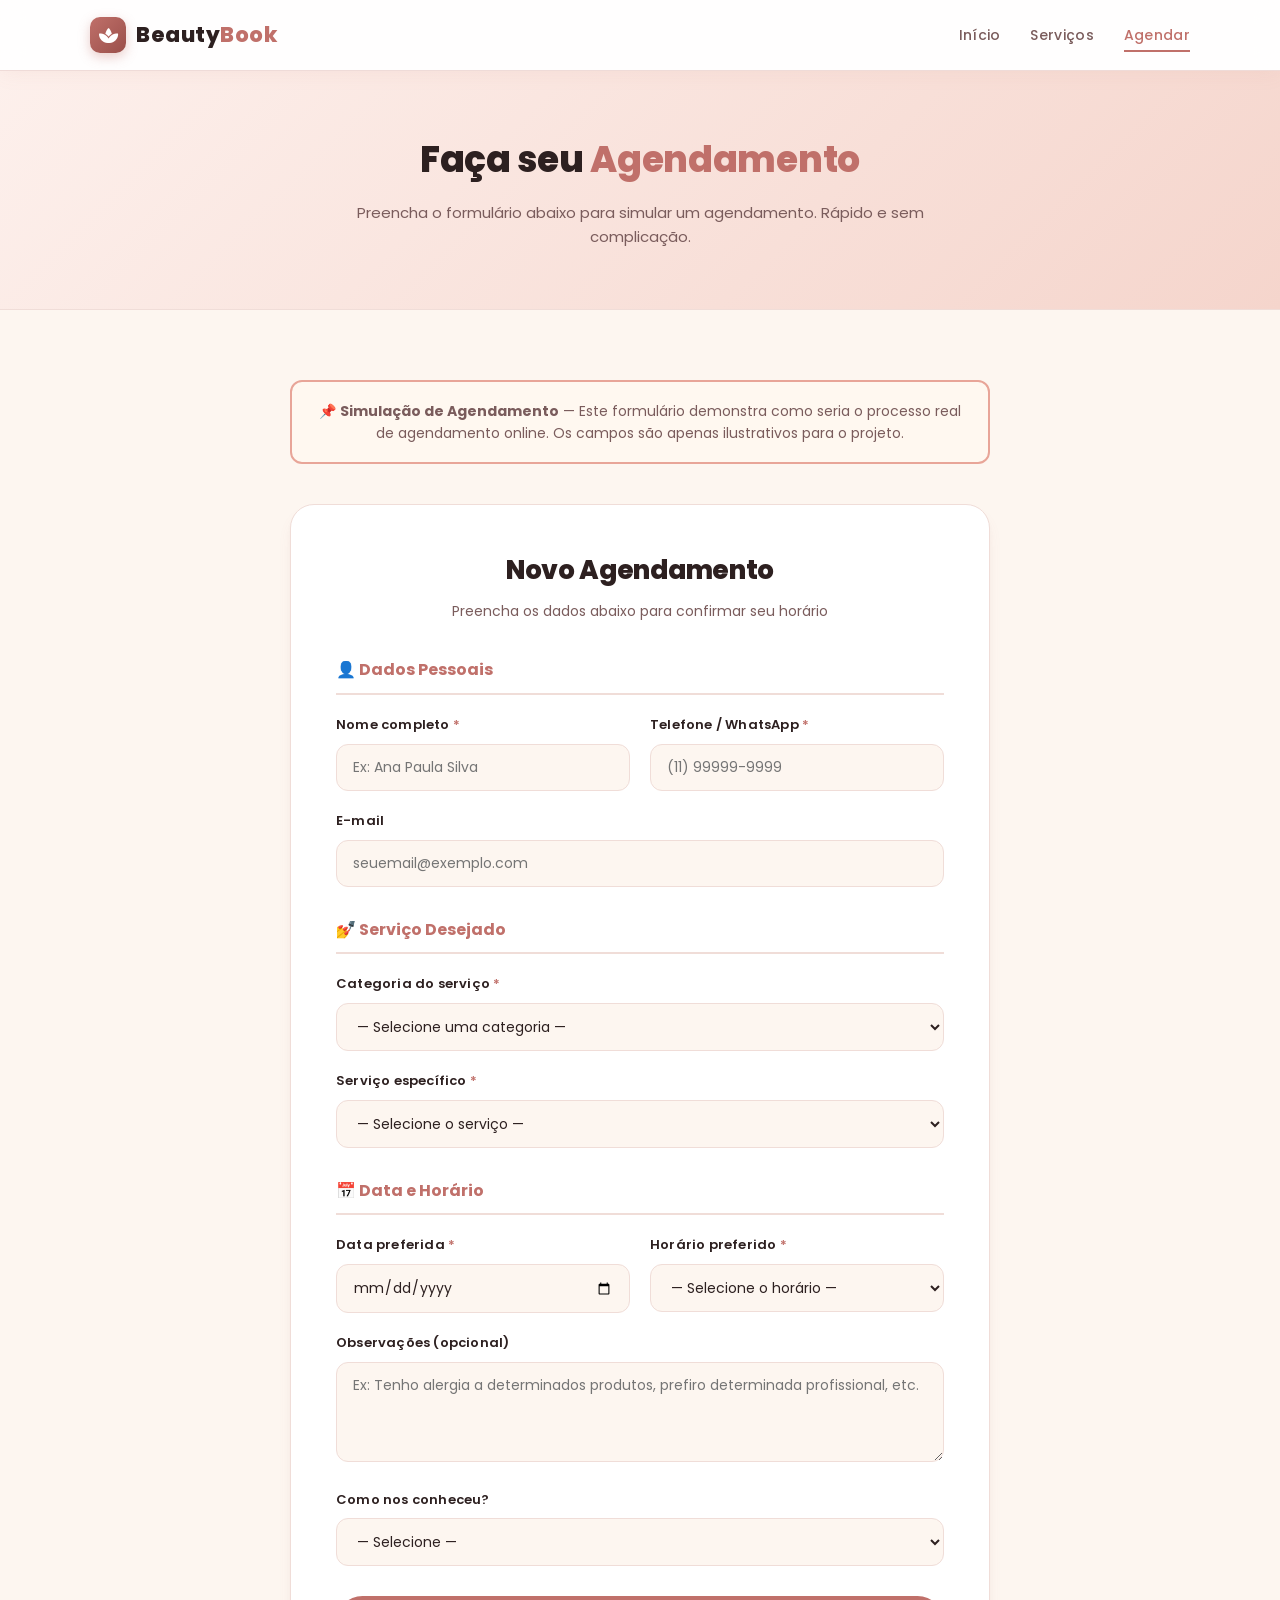
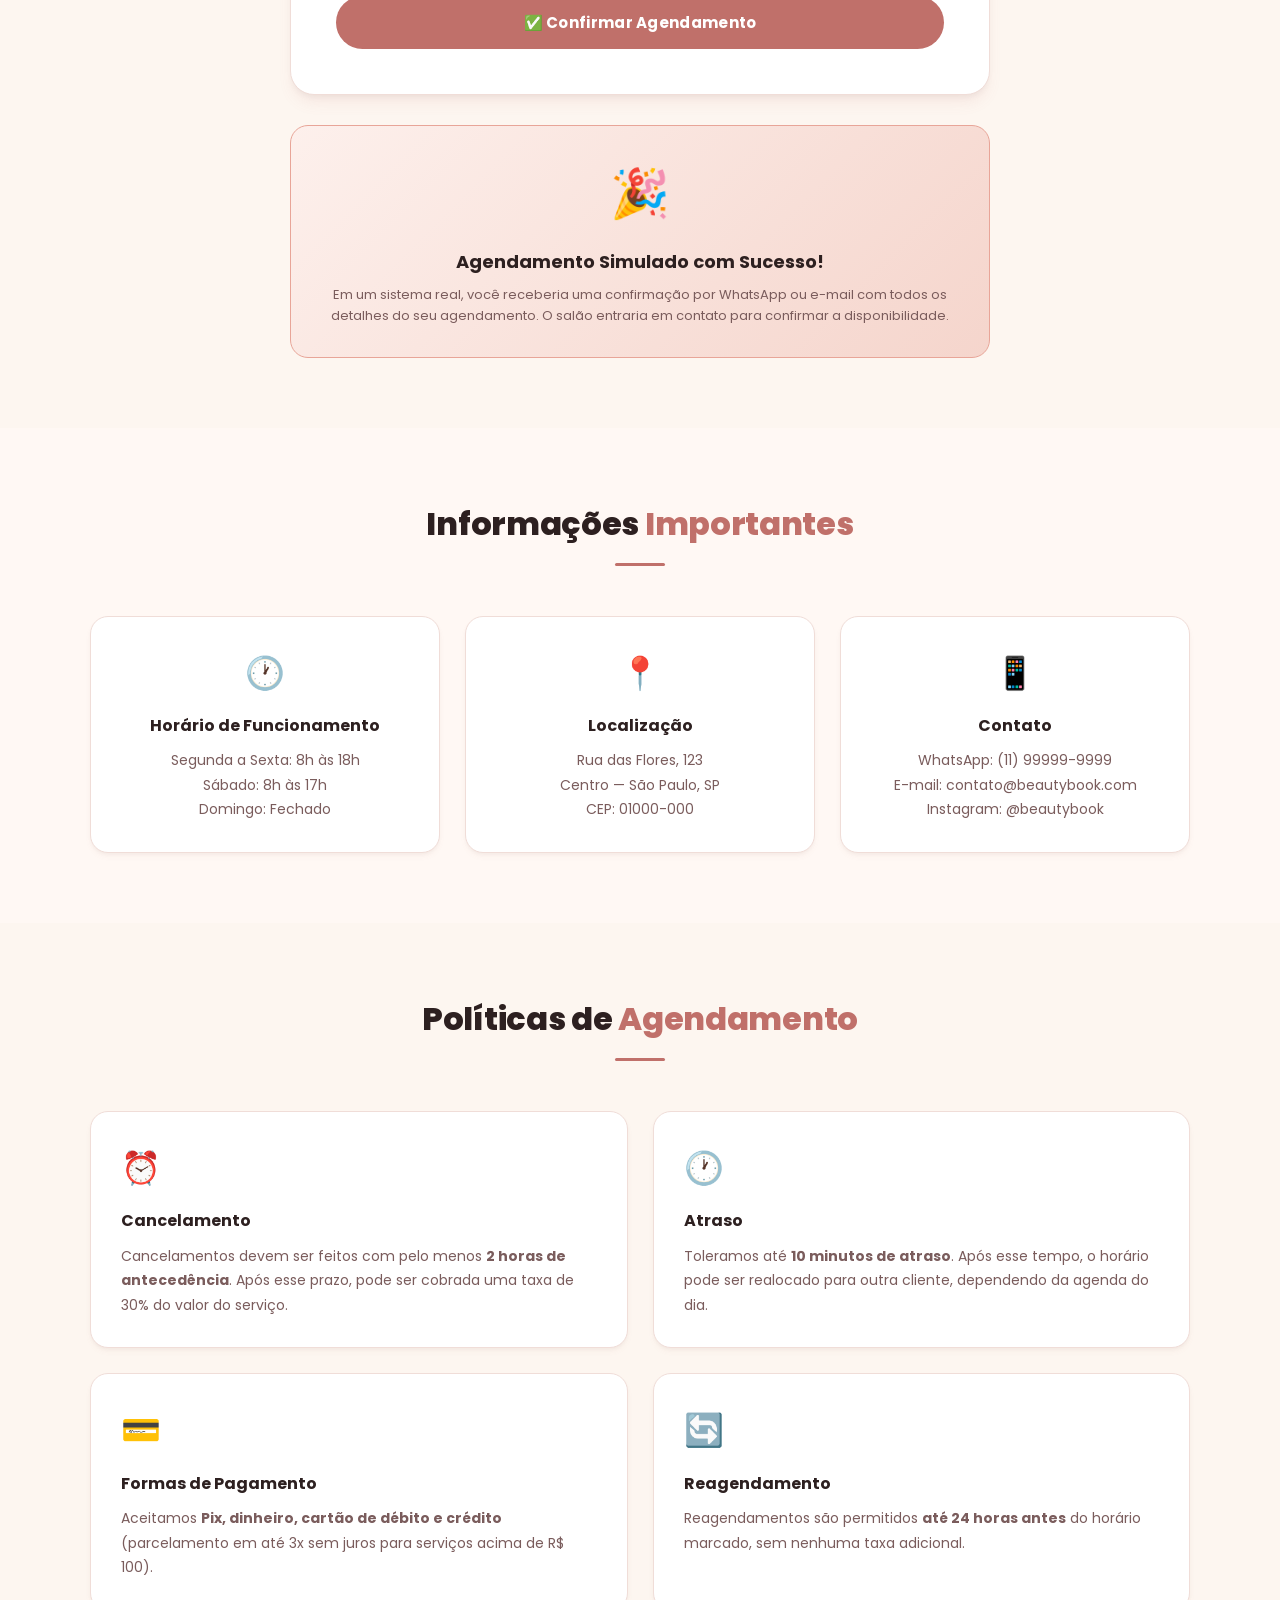
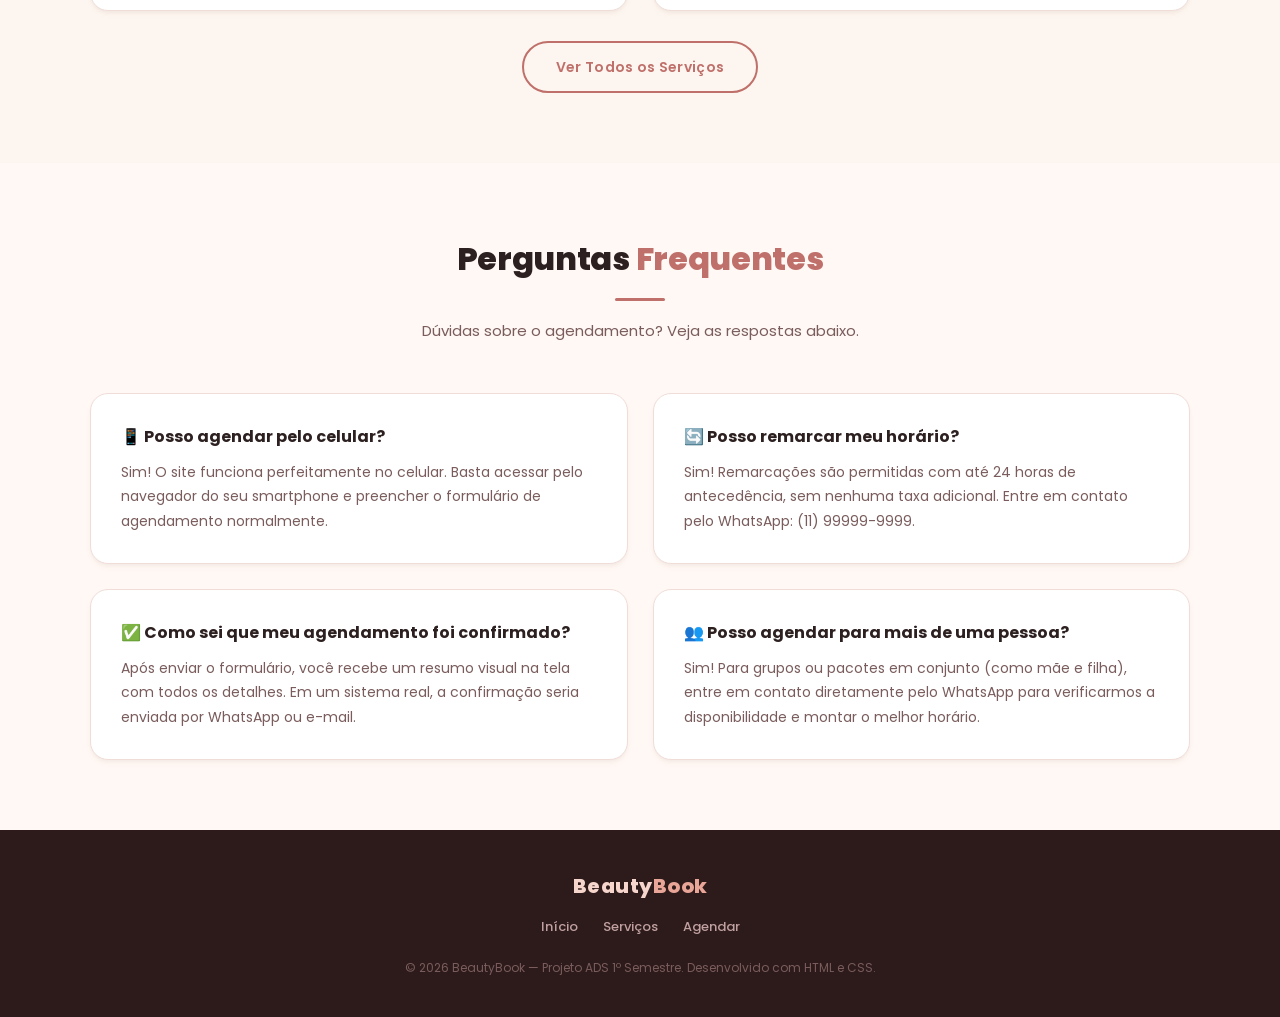
==== agendamento.html @ ec670386 "Adicionar agendamento.html — Projeto ADS" ====
<!DOCTYPE html>
<html lang="pt-BR">
<head>
    <meta charset="UTF-8">
    <meta name="viewport" content="width=device-width, initial-scale=1.0">
    <title>Agendamento — BeautyBook</title>
    <link href="https://fonts.googleapis.com/css2?family=Poppins:wght@300;400;500;600;700;800&display=swap" rel="stylesheet">
    <link rel="stylesheet" href="https://cdnjs.cloudflare.com/ajax/libs/font-awesome/6.5.0/css/all.min.css">
    <link rel="stylesheet" href="css/style.css">
</head>
<body>

    <!-- ===== CABEÇALHO ===== -->
    <header>
        <div class="header-container">
            <a href="index.html" class="logo">
                <div class="logo-icone-box">
                    <i class="fa-solid fa-spa"></i>
                </div>
                <span class="logo-texto">Beauty<span>Book</span></span>
            </a>
            <nav>
                <ul>
                    <li><a href="index.html">Início</a></li>
                    <li><a href="servicos.html">Serviços</a></li>
                    <li><a href="agendamento.html" class="ativo">Agendar</a></li>
                </ul>
            </nav>
        </div>
    </header>

    <!-- ===== HERO DA PÁGINA ===== -->
    <div class="page-hero">
        <h1>Faça seu <span>Agendamento</span></h1>
        <p>Preencha o formulário abaixo para simular um agendamento. Rápido e sem complicação.</p>
    </div>

    <!-- ===== FORMULÁRIO ===== -->
    <section>
        <div class="container">

            <!-- Aviso informativo -->
            <div style="background-color: #fff8f0; border: 2px solid var(--cor-destaque2); border-radius: 12px; padding: 18px 25px; margin-bottom: 40px; max-width: 700px; margin-left: auto; margin-right: auto; margin-bottom: 40px;">
                <p style="color: var(--cor-texto-suave); font-size: 14px; text-align: center;">
                    📌 <strong>Simulação de Agendamento</strong> — Este formulário demonstra como seria o processo real de agendamento online. Os campos são apenas ilustrativos para o projeto.
                </p>
            </div>

            <div class="form-agendamento">
                <h2>Novo Agendamento</h2>
                <p class="subtitulo">Preencha os dados abaixo para confirmar seu horário</p>

                <!-- Dados pessoais -->
                <h3 style="font-size: 16px; color: var(--cor-destaque); margin-bottom: 20px; padding-bottom: 10px; border-bottom: 2px solid var(--cor-borda);">
                    👤 Dados Pessoais
                </h3>

                <div class="form-linha">
                    <div class="form-grupo">
                        <label>Nome completo <span>*</span></label>
                        <input type="text" placeholder="Ex: Ana Paula Silva">
                    </div>
                    <div class="form-grupo">
                        <label>Telefone / WhatsApp <span>*</span></label>
                        <input type="tel" placeholder="(11) 99999-9999">
                    </div>
                </div>

                <div class="form-grupo">
                    <label>E-mail</label>
                    <input type="email" placeholder="seuemail@exemplo.com">
                </div>

                <!-- Serviço -->
                <h3 style="font-size: 16px; color: var(--cor-destaque); margin: 30px 0 20px; padding-bottom: 10px; border-bottom: 2px solid var(--cor-borda);">
                    💅 Serviço Desejado
                </h3>

                <div class="form-grupo">
                    <label>Categoria do serviço <span>*</span></label>
                    <select>
                        <option value="">— Selecione uma categoria —</option>
                        <option value="unhas">💅 Unhas (Manicure / Pedicure)</option>
                        <option value="cabelo">✂️ Cabelo (Corte / Coloração / Tratamento)</option>
                        <option value="sobrancelha">🪮 Sobrancelha / Cílios</option>
                        <option value="estetica">🌸 Estética Facial</option>
                        <option value="combo">✨ Combo / Pacote</option>
                    </select>
                </div>

                <div class="form-grupo">
                    <label>Serviço específico <span>*</span></label>
                    <select>
                        <option value="">— Selecione o serviço —</option>
                        <optgroup label="Unhas">
                            <option>Manicure — Esmaltação comum (R$ 30)</option>
                            <option>Manicure — Esmaltação em gel (R$ 60)</option>
                            <option>Pedicure simples (R$ 40)</option>
                            <option>Combo Mãos + Pés simples (R$ 60)</option>
                        </optgroup>
                        <optgroup label="Cabelo">
                            <option>Corte simples (R$ 50)</option>
                            <option>Corte + escova (R$ 80)</option>
                            <option>Coloração simples (R$ 120)</option>
                            <option>Hidratação capilar (R$ 70)</option>
                        </optgroup>
                        <optgroup label="Sobrancelha">
                            <option>Design com linha (R$ 25)</option>
                            <option>Design com henna (R$ 45)</option>
                            <option>Laminação de sobrancelha (R$ 80)</option>
                        </optgroup>
                        <optgroup label="Estética">
                            <option>Limpeza de pele simples (R$ 80)</option>
                            <option>Extensão de cílios fio a fio (R$ 180)</option>
                            <option>Lifting de cílios (R$ 100)</option>
                        </optgroup>
                    </select>
                </div>

                <!-- Data e horário -->
                <h3 style="font-size: 16px; color: var(--cor-destaque); margin: 30px 0 20px; padding-bottom: 10px; border-bottom: 2px solid var(--cor-borda);">
                    📅 Data e Horário
                </h3>

                <div class="form-linha">
                    <div class="form-grupo">
                        <label>Data preferida <span>*</span></label>
                        <input type="date">
                    </div>
                    <div class="form-grupo">
                        <label>Horário preferido <span>*</span></label>
                        <select>
                            <option value="">— Selecione o horário —</option>
                            <option>08:00</option>
                            <option>08:30</option>
                            <option>09:00</option>
                            <option>09:30</option>
                            <option>10:00</option>
                            <option>10:30</option>
                            <option>11:00</option>
                            <option>11:30</option>
                            <option>13:00</option>
                            <option>13:30</option>
                            <option>14:00</option>
                            <option>14:30</option>
                            <option>15:00</option>
                            <option>15:30</option>
                            <option>16:00</option>
                            <option>16:30</option>
                            <option>17:00</option>
                            <option>17:30</option>
                        </select>
                    </div>
                </div>

                <!-- Observações -->
                <div class="form-grupo">
                    <label>Observações (opcional)</label>
                    <textarea placeholder="Ex: Tenho alergia a determinados produtos, prefiro determinada profissional, etc."></textarea>
                </div>

                <!-- Como conheceu -->
                <div class="form-grupo">
                    <label>Como nos conheceu?</label>
                    <select>
                        <option value="">— Selecione —</option>
                        <option>Indicação de amiga/familiar</option>
                        <option>Instagram / Redes Sociais</option>
                        <option>Google</option>
                        <option>Já sou cliente</option>
                        <option>Outro</option>
                    </select>
                </div>

                <button type="submit" class="form-submit">
                    ✅ Confirmar Agendamento
                </button>
            </div>

            <!-- Confirmação visual (simulada) -->
            <div class="confirmacao-box" style="max-width: 700px; margin: 0 auto; margin-top: 30px;">
                <span class="check">🎉</span>
                <h3>Agendamento Simulado com Sucesso!</h3>
                <p>Em um sistema real, você receberia uma confirmação por WhatsApp ou e-mail com todos os detalhes do seu agendamento. O salão entraria em contato para confirmar a disponibilidade.</p>
            </div>

        </div>
    </section>

    <!-- ===== INFORMAÇÕES DO SALÃO ===== -->
    <section style="background-color: var(--cor-secundaria);">
        <div class="container">
            <div class="titulo-secao">
                <h2>Informações <span>Importantes</span></h2>
                <div class="linha-divisoria"></div>
            </div>

            <div class="grid-3">
                <div class="card centralizado">
                    <div class="card-icone">🕐</div>
                    <h3>Horário de Funcionamento</h3>
                    <p>Segunda a Sexta: 8h às 18h<br>Sábado: 8h às 17h<br>Domingo: Fechado</p>
                </div>
                <div class="card centralizado">
                    <div class="card-icone">📍</div>
                    <h3>Localização</h3>
                    <p>Rua das Flores, 123<br>Centro — São Paulo, SP<br>CEP: 01000-000</p>
                </div>
                <div class="card centralizado">
                    <div class="card-icone">📱</div>
                    <h3>Contato</h3>
                    <p>WhatsApp: (11) 99999-9999<br>E-mail: contato@beautybook.com<br>Instagram: @beautybook</p>
                </div>
            </div>
        </div>
    </section>

    <!-- ===== POLÍTICAS ===== -->
    <section>
        <div class="container">
            <div class="titulo-secao">
                <h2>Políticas de <span>Agendamento</span></h2>
                <div class="linha-divisoria"></div>
            </div>

            <div class="grid-2">
                <div class="card">
                    <div class="card-icone">⏰</div>
                    <h3>Cancelamento</h3>
                    <p>Cancelamentos devem ser feitos com pelo menos <strong>2 horas de antecedência</strong>. Após esse prazo, pode ser cobrada uma taxa de 30% do valor do serviço.</p>
                </div>
                <div class="card">
                    <div class="card-icone">🕐</div>
                    <h3>Atraso</h3>
                    <p>Toleramos até <strong>10 minutos de atraso</strong>. Após esse tempo, o horário pode ser realocado para outra cliente, dependendo da agenda do dia.</p>
                </div>
                <div class="card">
                    <div class="card-icone">💳</div>
                    <h3>Formas de Pagamento</h3>
                    <p>Aceitamos <strong>Pix, dinheiro, cartão de débito e crédito</strong> (parcelamento em até 3x sem juros para serviços acima de R$ 100).</p>
                </div>
                <div class="card">
                    <div class="card-icone">🔄</div>
                    <h3>Reagendamento</h3>
                    <p>Reagendamentos são permitidos <strong>até 24 horas antes</strong> do horário marcado, sem nenhuma taxa adicional.</p>
                </div>
            </div>

            <div class="centralizado margem-topo">
                <a href="servicos.html" class="btn btn-secundario">Ver Todos os Serviços</a>
            </div>
        </div>
    </section>

    <!-- ===== PERGUNTAS FREQUENTES ===== -->
    <section style="background-color: var(--cor-secundaria);">
        <div class="container">
            <div class="titulo-secao">
                <h2>Perguntas <span>Frequentes</span></h2>
                <div class="linha-divisoria"></div>
                <p>Dúvidas sobre o agendamento? Veja as respostas abaixo.</p>
            </div>

            <div class="grid-2">

                <div class="card">
                    <h3>📱 Posso agendar pelo celular?</h3>
                    <p>Sim! O site funciona perfeitamente no celular. Basta acessar pelo navegador do seu smartphone e preencher o formulário de agendamento normalmente.</p>
                </div>

                <div class="card">
                    <h3>🔄 Posso remarcar meu horário?</h3>
                    <p>Sim! Remarcações são permitidas com até 24 horas de antecedência, sem nenhuma taxa adicional. Entre em contato pelo WhatsApp: (11) 99999-9999.</p>
                </div>

                <div class="card">
                    <h3>✅ Como sei que meu agendamento foi confirmado?</h3>
                    <p>Após enviar o formulário, você recebe um resumo visual na tela com todos os detalhes. Em um sistema real, a confirmação seria enviada por WhatsApp ou e-mail.</p>
                </div>

                <div class="card">
                    <h3>👥 Posso agendar para mais de uma pessoa?</h3>
                    <p>Sim! Para grupos ou pacotes em conjunto (como mãe e filha), entre em contato diretamente pelo WhatsApp para verificarmos a disponibilidade e montar o melhor horário.</p>
                </div>

            </div>
        </div>
    </section>

    <!-- ===== RODAPÉ ===== -->
    <footer>
        <div class="footer-container">
            <div class="footer-logo">Beauty<span>Book</span></div>
            <div class="footer-links">
                <a href="index.html">Início</a>
                <a href="servicos.html">Serviços</a>
                <a href="agendamento.html">Agendar</a>
            </div>
            <p class="footer-copy">© 2026 BeautyBook — Projeto ADS 1º Semestre. Desenvolvido com HTML e CSS.</p>
        </div>
    </footer>

</body>
</html>
---- css/style.css ----
/* ============================================
   BeautyBook — Estilos Globais (Versão Melhorada)
   Projeto ADS — 1º Semestre
   Melhorias: Google Fonts (Poppins), FontAwesome,
   botões arredondados (pill), sombras suaves,
   scroll suave, imagem de fundo na hero
   ============================================ */

/* Scroll suave em toda a página */
html {
    scroll-behavior: smooth;
}

/* Reset básico */
* {
    margin: 0;
    padding: 0;
    box-sizing: border-box;
}

/* Variáveis de cor */
:root {
    --cor-primaria: #fdf6f0;
    --cor-secundaria: #fff8f4;
    --cor-destaque: #c0706a;
    --cor-destaque2: #e8a598;
    --cor-destaque-escuro: #9a4f4a;
    --cor-texto: #2d2020;
    --cor-texto-suave: #7a5c5c;
    --cor-branco: #ffffff;
    --cor-card: #ffffff;
    --cor-borda: #f0ddd8;
    --cor-fundo-escuro: #2d1a1a;
    /* Fonte melhorada: Poppins do Google Fonts */
    --fonte-principal: 'Poppins', 'Segoe UI', Tahoma, sans-serif;
}

/* Corpo da página */
body {
    font-family: var(--fonte-principal);
    background-color: var(--cor-primaria);
    color: var(--cor-texto);
    line-height: 1.6;
}

/* ============================================
   CABEÇALHO / NAVEGAÇÃO
   ============================================ */

header {
    background-color: rgba(255, 255, 255, 0.88);
    /* Glassmorphism no header */
    backdrop-filter: blur(12px);
    -webkit-backdrop-filter: blur(12px);
    border-bottom: 1px solid rgba(192, 112, 106, 0.25);
    padding: 0 40px;
    position: sticky;
    top: 0;
    z-index: 100;
    box-shadow: 0 2px 20px rgba(192, 112, 106, 0.08);
}

.header-container {
    max-width: 1100px;
    margin: 0 auto;
    display: flex;
    align-items: center;
    justify-content: space-between;
    height: 70px;
}

.logo {
    display: flex;
    align-items: center;
    gap: 10px;
    text-decoration: none;
}

.logo-icone {
    font-size: 26px;
}

.logo-texto {
    font-size: 21px;
    font-weight: 800;
    color: var(--cor-texto);
    letter-spacing: 0.5px;
}

.logo-texto span {
    color: var(--cor-destaque);
}

nav ul {
    list-style: none;
    display: flex;
    gap: 30px;
}

nav ul li a {
    text-decoration: none;
    color: var(--cor-texto-suave);
    font-size: 14px;
    font-weight: 500;
    padding: 5px 0;
    border-bottom: 2px solid transparent;
    transition: color 0.3s, border-color 0.3s;
    letter-spacing: 0.3px;
}

nav ul li a:hover,
nav ul li a.ativo {
    color: var(--cor-destaque);
    border-bottom-color: var(--cor-destaque);
}

/* ============================================
   HERO — com imagem de fundo sutil
   ============================================ */

.hero {
    /* Gradiente por cima de um padrão sutil — simula textura de fundo */
    background:
        linear-gradient(135deg, rgba(253, 240, 236, 0.97) 0%, rgba(245, 213, 204, 0.95) 100%);
    /* Padrão de pontos decorativo */
    background-color: #fdf0ec;
    padding: 80px 40px;
    position: relative;
    overflow: hidden;
}

/* Círculo decorativo de fundo (efeito visual sem imagem externa) */
.hero::before {
    content: '';
    position: absolute;
    top: -80px;
    right: -80px;
    width: 400px;
    height: 400px;
    background: radial-gradient(circle, rgba(232, 165, 152, 0.3) 0%, transparent 70%);
    border-radius: 50%;
    pointer-events: none;
}

.hero::after {
    content: '';
    position: absolute;
    bottom: -60px;
    left: -60px;
    width: 300px;
    height: 300px;
    background: radial-gradient(circle, rgba(192, 112, 106, 0.15) 0%, transparent 70%);
    border-radius: 50%;
    pointer-events: none;
}

.hero-container {
    max-width: 1100px;
    margin: 0 auto;
    display: grid;
    grid-template-columns: 1fr 1fr;
    gap: 60px;
    align-items: center;
    position: relative;
    z-index: 1;
}

.hero-badge {
    display: inline-block;
    background-color: var(--cor-destaque);
    color: var(--cor-branco);
    font-size: 11px;
    font-weight: 700;
    letter-spacing: 2px;
    text-transform: uppercase;
    padding: 5px 16px;
    border-radius: 50px;
    margin-bottom: 20px;
}

.hero h1 {
    font-size: 42px;
    font-weight: 800;
    color: var(--cor-texto);
    margin-bottom: 18px;
    line-height: 1.2;
    letter-spacing: -0.5px;
}

.hero h1 span {
    color: var(--cor-destaque);
}

.hero p {
    font-size: 16px;
    color: var(--cor-texto-suave);
    margin-bottom: 35px;
    line-height: 1.8;
    font-weight: 400;
}

.hero-imagem {
    background: var(--cor-branco);
    border-radius: 24px;
    padding: 35px;
    /* Sombra suave em camadas */
    box-shadow: 0 10px 15px -3px rgba(192, 112, 106, 0.12), 0 4px 6px -2px rgba(192, 112, 106, 0.07);
    text-align: center;
    border: 1px solid var(--cor-borda);
}

.hero-icone-grande {
    font-size: 72px;
    margin-bottom: 15px;
    display: block;
}

.hero-imagem h3 {
    font-size: 17px;
    font-weight: 700;
    color: var(--cor-texto);
    margin-bottom: 6px;
}

.hero-imagem p {
    font-size: 13px;
    color: var(--cor-texto-suave);
    margin-bottom: 20px;
    font-weight: 400;
}

.mini-servicos {
    display: flex;
    gap: 8px;
    justify-content: center;
    flex-wrap: wrap;
}

.mini-servico {
    background-color: var(--cor-primaria);
    border: 1px solid var(--cor-borda);
    border-radius: 50px;
    padding: 6px 14px;
    font-size: 12px;
    color: var(--cor-texto-suave);
    display: flex;
    align-items: center;
    gap: 5px;
    font-weight: 500;
    transition: background-color 0.2s, border-color 0.2s;
}

.mini-servico:hover {
    background-color: rgba(192, 112, 106, 0.08);
    border-color: var(--cor-destaque2);
}

/* ============================================
   BOTÕES (arredondados — pill style)
   ============================================ */

.btn {
    display: inline-block;
    padding: 13px 32px;
    border-radius: 50px;
    font-size: 14px;
    font-weight: 600;
    text-decoration: none;
    transition: transform 0.2s, box-shadow 0.2s, background-color 0.3s;
    cursor: pointer;
    letter-spacing: 0.3px;
    font-family: var(--fonte-principal);
}

.btn:hover {
    transform: translateY(-3px);
    box-shadow: 0 8px 25px rgba(192, 112, 106, 0.3);
}

.btn-primario {
    background-color: var(--cor-destaque);
    color: var(--cor-branco);
}

.btn-primario:hover {
    background-color: var(--cor-destaque-escuro);
}

.btn-secundario {
    background-color: transparent;
    color: var(--cor-destaque);
    border: 2px solid var(--cor-destaque);
}

.btn-secundario:hover {
    background-color: var(--cor-destaque);
    color: var(--cor-branco);
}

.btn-branco {
    background-color: var(--cor-branco);
    color: var(--cor-destaque);
    border: 2px solid var(--cor-branco);
}

.btn-branco:hover {
    background-color: transparent;
    color: var(--cor-branco);
}

.grupo-botoes {
    display: flex;
    gap: 15px;
    flex-wrap: wrap;
}

/* ============================================
   SEÇÕES GERAIS
   ============================================ */

section {
    padding: 70px 40px;
}

.container {
    max-width: 1100px;
    margin: 0 auto;
}

.titulo-secao {
    text-align: center;
    margin-bottom: 50px;
}

.titulo-secao h2 {
    font-size: 32px;
    font-weight: 800;
    color: var(--cor-texto);
    margin-bottom: 12px;
    letter-spacing: -0.3px;
}

.titulo-secao h2 span {
    color: var(--cor-destaque);
}

.titulo-secao p {
    font-size: 15px;
    color: var(--cor-texto-suave);
    max-width: 550px;
    margin: 0 auto;
    font-weight: 400;
}

.linha-divisoria {
    width: 50px;
    height: 3px;
    background-color: var(--cor-destaque);
    margin: 14px auto 18px;
    border-radius: 2px;
}

/* ============================================
   CARDS (com sombras suaves melhoradas)
   ============================================ */

.grid-3 {
    display: grid;
    grid-template-columns: repeat(3, 1fr);
    gap: 25px;
}

.grid-2 {
    display: grid;
    grid-template-columns: repeat(2, 1fr);
    gap: 25px;
}

.card {
    background-color: var(--cor-card);
    border: 1px solid var(--cor-borda);
    border-radius: 18px;
    padding: 30px;
    /* Sombra suave em camadas */
    box-shadow: 0 4px 6px -1px rgba(192, 112, 106, 0.06), 0 2px 4px -1px rgba(0, 0, 0, 0.04);
    transition: transform 0.3s, box-shadow 0.3s;
}

.card:hover {
    transform: translateY(-6px);
    box-shadow: 0 20px 40px -8px rgba(192, 112, 106, 0.18), 0 8px 16px -4px rgba(0, 0, 0, 0.06);
}

/* Ícones FontAwesome nos cards */
.card-icone {
    font-size: 32px;
    margin-bottom: 15px;
    color: var(--cor-destaque);
}

/* Quando for emoji, mantém o tamanho */
.card-icone[data-emoji] {
    font-size: 36px;
    color: inherit;
}

.card h3 {
    font-size: 16px;
    font-weight: 700;
    color: var(--cor-texto);
    margin-bottom: 10px;
}

.card p {
    font-size: 14px;
    color: var(--cor-texto-suave);
    line-height: 1.75;
    font-weight: 400;
}

/* ============================================
   CARDS DE SERVIÇOS
   ============================================ */

.servico-card {
    background-color: var(--cor-branco);
    border: 1px solid var(--cor-borda);
    border-radius: 20px;
    overflow: hidden;
    box-shadow: 0 4px 6px -1px rgba(192, 112, 106, 0.06), 0 2px 4px -1px rgba(0, 0, 0, 0.04);
    transition: transform 0.3s, box-shadow 0.3s;
}

.servico-card:hover {
    transform: translateY(-6px);
    box-shadow: 0 20px 40px -8px rgba(192, 112, 106, 0.2), 0 8px 16px -4px rgba(0, 0, 0, 0.06);
}

.servico-topo {
    padding: 30px;
    text-align: center;
    background: linear-gradient(135deg, #fdf0ec, #f5d5cc);
}

.servico-topo .servico-icone {
    font-size: 44px;
    display: block;
    margin-bottom: 10px;
    color: var(--cor-destaque);
}

/* Quando o ícone for FontAwesome */
.servico-topo .servico-icone i {
    font-size: 44px;
}

.servico-topo h3 {
    font-size: 18px;
    font-weight: 700;
    color: var(--cor-texto);
}

.servico-corpo {
    padding: 25px 30px;
}

.servico-corpo p {
    font-size: 13px;
    color: var(--cor-texto-suave);
    margin-bottom: 18px;
    line-height: 1.75;
    font-weight: 400;
}

.servico-lista {
    list-style: none;
    margin-bottom: 20px;
}

.servico-lista li {
    font-size: 13px;
    color: var(--cor-texto-suave);
    padding: 7px 0;
    border-bottom: 1px solid var(--cor-borda);
    display: flex;
    justify-content: space-between;
    align-items: center;
    font-weight: 400;
}

.servico-lista li:last-child {
    border-bottom: none;
}

.servico-lista li::before {
    content: "";
    margin-right: 8px;
}

/* Ícone FontAwesome na lista de serviços */
.servico-lista li i {
    color: var(--cor-destaque2);
    margin-right: 8px;
    font-size: 13px;
}

.servico-preco {
    font-weight: 700;
    color: var(--cor-destaque);
    font-size: 14px;
}

/* ============================================
   SEÇÕES COM FUNDO DIFERENTE
   ============================================ */

.secao-rosada {
    background: linear-gradient(135deg, #f5d5cc, #edd5d0);
}

.secao-escura {
    background-color: var(--cor-fundo-escuro);
}

.secao-escura .titulo-secao h2 {
    color: #f5d5cc;
}

.secao-escura .titulo-secao p {
    color: #c0a0a0;
}

/* ============================================
   PROBLEMAS E SOLUÇÕES
   ============================================ */

.problema-item {
    background-color: var(--cor-branco);
    border-left: 4px solid var(--cor-destaque);
    border-radius: 0 14px 14px 0;
    padding: 20px 25px;
    margin-bottom: 16px;
    box-shadow: 0 4px 6px -1px rgba(192, 112, 106, 0.06), 0 2px 4px -1px rgba(0, 0, 0, 0.04);
    transition: transform 0.2s;
}

.problema-item:hover {
    transform: translateX(4px);
}

.problema-item h4 {
    font-size: 15px;
    font-weight: 700;
    color: var(--cor-destaque);
    margin-bottom: 6px;
}

.problema-item p {
    font-size: 13px;
    color: var(--cor-texto-suave);
    margin-bottom: 10px;
    font-weight: 400;
}

.solucao-tag {
    display: inline-block;
    background-color: rgba(192, 112, 106, 0.08);
    color: var(--cor-destaque);
    font-size: 12px;
    font-weight: 600;
    padding: 4px 14px;
    border-radius: 50px;
    border: 1px solid rgba(192, 112, 106, 0.35);
}

/* ============================================
   FORMULÁRIO DE AGENDAMENTO
   ============================================ */

.form-agendamento {
    background-color: var(--cor-branco);
    border-radius: 24px;
    padding: 45px;
    box-shadow: 0 10px 15px -3px rgba(192, 112, 106, 0.1), 0 4px 6px -2px rgba(0, 0, 0, 0.05);
    max-width: 700px;
    margin: 0 auto;
    border: 1px solid var(--cor-borda);
}

.form-agendamento h2 {
    font-size: 26px;
    font-weight: 800;
    color: var(--cor-texto);
    margin-bottom: 8px;
    text-align: center;
    letter-spacing: -0.3px;
}

.form-agendamento .subtitulo {
    font-size: 14px;
    color: var(--cor-texto-suave);
    text-align: center;
    margin-bottom: 35px;
    font-weight: 400;
}

.form-grupo {
    margin-bottom: 20px;
}

.form-grupo label {
    display: block;
    font-size: 13px;
    font-weight: 600;
    color: var(--cor-texto);
    margin-bottom: 8px;
    letter-spacing: 0.2px;
}

.form-grupo label span {
    color: var(--cor-destaque);
}

.form-grupo input,
.form-grupo select,
.form-grupo textarea {
    width: 100%;
    padding: 12px 16px;
    border: 1.5px solid var(--cor-borda);
    border-radius: 12px;
    font-size: 14px;
    font-family: var(--fonte-principal);
    color: var(--cor-texto);
    background-color: var(--cor-primaria);
    transition: border-color 0.3s, box-shadow 0.3s;
    outline: none;
    font-weight: 400;
}

.form-grupo input:focus,
.form-grupo select:focus,
.form-grupo textarea:focus {
    border-color: var(--cor-destaque);
    box-shadow: 0 0 0 3px rgba(192, 112, 106, 0.12);
}

.form-grupo textarea {
    resize: vertical;
    min-height: 100px;
}

.form-linha {
    display: grid;
    grid-template-columns: 1fr 1fr;
    gap: 20px;
}

.form-submit {
    width: 100%;
    padding: 15px;
    background-color: var(--cor-destaque);
    color: var(--cor-branco);
    border: none;
    border-radius: 50px;
    font-size: 15px;
    font-weight: 700;
    cursor: pointer;
    transition: background-color 0.3s, transform 0.2s, box-shadow 0.2s;
    margin-top: 10px;
    font-family: var(--fonte-principal);
    letter-spacing: 0.3px;
}

.form-submit:hover {
    background-color: var(--cor-destaque-escuro);
    transform: translateY(-3px);
    box-shadow: 0 8px 25px rgba(192, 112, 106, 0.35);
}

/* Confirmação visual */
.confirmacao-box {
    background: linear-gradient(135deg, #fdf0ec, #f5d5cc);
    border: 1.5px solid var(--cor-destaque2);
    border-radius: 18px;
    padding: 30px;
    text-align: center;
    margin-top: 30px;
}

.confirmacao-box .check {
    font-size: 48px;
    display: block;
    margin-bottom: 15px;
}

.confirmacao-box h3 {
    font-size: 18px;
    font-weight: 700;
    color: var(--cor-texto);
    margin-bottom: 8px;
}

.confirmacao-box p {
    font-size: 13px;
    color: var(--cor-texto-suave);
    font-weight: 400;
}

/* ============================================
   TABELA DE PROBLEMAS
   ============================================ */

.tabela-problemas {
    width: 100%;
    border-collapse: collapse;
    margin-top: 20px;
    background-color: var(--cor-branco);
    border-radius: 16px;
    overflow: hidden;
    box-shadow: 0 4px 6px -1px rgba(192, 112, 106, 0.08), 0 2px 4px -1px rgba(0, 0, 0, 0.04);
}

.tabela-problemas th {
    background-color: var(--cor-destaque);
    color: var(--cor-branco);
    padding: 14px 20px;
    text-align: left;
    font-size: 12px;
    font-weight: 700;
    letter-spacing: 1px;
    text-transform: uppercase;
}

.tabela-problemas td {
    padding: 15px 20px;
    border-bottom: 1px solid var(--cor-borda);
    font-size: 13px;
    color: var(--cor-texto-suave);
    vertical-align: top;
    font-weight: 400;
}

.tabela-problemas tr:last-child td {
    border-bottom: none;
}

.tabela-problemas tr:hover td {
    background-color: #fdf6f0;
}

.tag-cliente {
    background-color: rgba(192, 112, 106, 0.08);
    color: var(--cor-destaque);
    border: 1px solid rgba(192, 112, 106, 0.35);
    font-size: 10px;
    font-weight: 700;
    padding: 3px 10px;
    border-radius: 50px;
    text-transform: uppercase;
    letter-spacing: 1px;
    white-space: nowrap;
}

.tag-empresa {
    background-color: rgba(154, 79, 74, 0.08);
    color: #9a4f4a;
    border: 1px solid rgba(154, 79, 74, 0.35);
    font-size: 10px;
    font-weight: 700;
    padding: 3px 10px;
    border-radius: 50px;
    text-transform: uppercase;
    letter-spacing: 1px;
    white-space: nowrap;
}

/* ============================================
   DEPOIMENTOS
   ============================================ */

.depoimento-card {
    background-color: var(--cor-branco);
    border: 1px solid var(--cor-borda);
    border-radius: 18px;
    padding: 28px;
    box-shadow: 0 4px 6px -1px rgba(192, 112, 106, 0.06), 0 2px 4px -1px rgba(0, 0, 0, 0.04);
    transition: transform 0.3s, box-shadow 0.3s;
}

.depoimento-card:hover {
    transform: translateY(-4px);
    box-shadow: 0 12px 30px -6px rgba(192, 112, 106, 0.15);
}

.depoimento-texto {
    font-size: 14px;
    color: var(--cor-texto-suave);
    font-style: italic;
    margin-bottom: 20px;
    line-height: 1.8;
    font-weight: 400;
}

.depoimento-texto::before {
    content: '"';
    font-size: 40px;
    color: var(--cor-destaque2);
    line-height: 0;
    vertical-align: -15px;
    margin-right: 4px;
    font-style: normal;
}

.depoimento-autor {
    display: flex;
    align-items: center;
    gap: 12px;
}

.autor-avatar {
    width: 44px;
    height: 44px;
    border-radius: 50%;
    background: linear-gradient(135deg, var(--cor-destaque), var(--cor-destaque2));
    display: flex;
    align-items: center;
    justify-content: center;
    font-size: 20px;
    flex-shrink: 0;
}

.autor-info strong {
    display: block;
    font-size: 13px;
    font-weight: 700;
    color: var(--cor-texto);
}

.autor-info span {
    font-size: 12px;
    color: var(--cor-texto-suave);
    font-weight: 400;
}

.estrelas {
    color: #f4c430;
    font-size: 13px;
    margin-top: 2px;
}

/* ============================================
   PAGE HERO
   ============================================ */

.page-hero {
    background: linear-gradient(135deg, #fdf0ec, #f5d5cc);
    padding: 60px 40px;
    text-align: center;
    border-bottom: 1px solid var(--cor-borda);
}

.page-hero h1 {
    font-size: 36px;
    font-weight: 800;
    color: var(--cor-texto);
    margin-bottom: 12px;
    letter-spacing: -0.3px;
}

.page-hero h1 span {
    color: var(--cor-destaque);
}

.page-hero p {
    font-size: 15px;
    color: var(--cor-texto-suave);
    max-width: 600px;
    margin: 0 auto;
    font-weight: 400;
}

/* ============================================
   RODAPÉ
   ============================================ */

footer {
    background-color: var(--cor-fundo-escuro);
    padding: 40px;
    text-align: center;
}

.footer-container {
    max-width: 1100px;
    margin: 0 auto;
}

.footer-logo {
    font-size: 20px;
    font-weight: 800;
    color: #f5d5cc;
    margin-bottom: 15px;
    letter-spacing: 0.5px;
}

.footer-logo span {
    color: var(--cor-destaque2);
}

.footer-links {
    display: flex;
    justify-content: center;
    gap: 25px;
    margin-bottom: 20px;
    flex-wrap: wrap;
}

.footer-links a {
    text-decoration: none;
    color: #c0a0a0;
    font-size: 13px;
    font-weight: 500;
    transition: color 0.3s;
}

.footer-links a:hover {
    color: var(--cor-destaque2);
}

.footer-copy {
    font-size: 12px;
    color: #7a5c5c;
    font-weight: 400;
}

/* ============================================
   UTILITÁRIOS
   ============================================ */

.centralizado   { text-align: center; }
.margem-topo    { margin-top: 30px; }

.separador {
    height: 1px;
    background-color: var(--cor-borda);
    margin: 40px 0;
}

.destaque-numero {
    font-size: 36px;
    font-weight: 800;
    color: var(--cor-destaque);
    display: block;
    margin-bottom: 5px;
}

.estatisticas {
    display: grid;
    grid-template-columns: repeat(3, 1fr);
    gap: 20px;
    text-align: center;
    margin-top: 40px;
}

.stat-item {
    padding: 25px;
    background-color: var(--cor-branco);
    border-radius: 16px;
    border: 1px solid var(--cor-borda);
    box-shadow: 0 4px 6px -1px rgba(192, 112, 106, 0.06);
    transition: transform 0.3s;
}

.stat-item:hover {
    transform: translateY(-4px);
}

.stat-item p {
    font-size: 13px;
    color: var(--cor-texto-suave);
    font-weight: 400;
}

/* ============================================
   RESPONSIVIDADE — MEDIA QUERIES
   Funciona em celular, tablet e desktop
   ============================================ */

/* ---- TABLET (até 900px) ---- */
@media (max-width: 900px) {

    .hero-container {
        grid-template-columns: 1fr;
        gap: 35px;
        text-align: center;
    }

    .hero h1 {
        font-size: 32px;
    }

    .grupo-botoes {
        justify-content: center;
    }

    .hero-imagem {
        max-width: 420px;
        margin: 0 auto;
    }

    .grid-3 {
        grid-template-columns: repeat(2, 1fr);
    }

    .estatisticas {
        grid-template-columns: repeat(2, 1fr);
    }
}

/* ---- CELULAR (até 600px) ---- */
@media (max-width: 600px) {

    /* Header */
    header {
        padding: 0 20px;
    }

    .header-container {
        flex-direction: column;
        height: auto;
        padding: 15px 0;
        gap: 12px;
    }

    nav ul {
        gap: 16px;
        flex-wrap: wrap;
        justify-content: center;
    }

    nav ul li a {
        font-size: 13px;
    }

    /* Hero */
    .hero {
        padding: 45px 20px;
    }

    .hero-container {
        grid-template-columns: 1fr;
        gap: 30px;
        text-align: center;
    }

    .hero h1 {
        font-size: 26px;
    }

    .hero p {
        font-size: 14px;
    }

    .hero-badge {
        font-size: 10px;
    }

    .hero-icone-grande {
        font-size: 56px;
    }

    .mini-servicos {
        justify-content: center;
    }

    .grupo-botoes {
        flex-direction: column;
        align-items: stretch;
    }

    .btn {
        width: 100%;
        text-align: center;
    }

    /* Seções */
    section {
        padding: 45px 20px;
    }

    .titulo-secao h2 {
        font-size: 24px;
    }

    /* Grids — 1 coluna no celular */
    .grid-3 {
        grid-template-columns: 1fr;
    }

    .grid-2 {
        grid-template-columns: 1fr;
    }

    .estatisticas {
        grid-template-columns: 1fr;
    }

    /* Formulário */
    .form-agendamento {
        padding: 25px 20px;
    }

    .form-linha {
        grid-template-columns: 1fr;
        gap: 0;
    }

    .form-agendamento h2 {
        font-size: 20px;
    }

    /* Page hero */
    .page-hero {
        padding: 40px 20px;
    }

    .page-hero h1 {
        font-size: 24px;
    }

    /* Tabela — scroll horizontal no celular */
    .tabela-problemas {
        display: block;
        overflow-x: auto;
        white-space: nowrap;
    }

    /* Rodapé */
    footer {
        padding: 30px 20px;
    }

    .footer-links {
        gap: 15px;
    }

    /* Depoimentos */
    .depoimento-texto {
        font-size: 13px;
    }
}

/* ============================================
   MELHORIAS VISUAIS EXTRAS — BeautyBook
   ============================================ */

/* Seção de estatísticas */
.secao-stats-beauty {
    background: linear-gradient(135deg, var(--cor-destaque), var(--cor-destaque-escuro));
    padding: 40px;
}

.stats-grid-beauty {
    max-width: 1100px;
    margin: 0 auto;
    display: grid;
    grid-template-columns: repeat(4, 1fr);
    gap: 20px;
    text-align: center;
}

.stat-beauty {
    padding: 15px;
}

.stat-num-beauty {
    display: block;
    font-size: 38px;
    font-weight: 800;
    color: var(--cor-branco);
    line-height: 1;
    margin-bottom: 6px;
}

.stat-lbl-beauty {
    font-size: 13px;
    color: rgba(255,255,255,0.8);
    font-weight: 400;
}

/* Cards de passo com número decorativo */
.passo-card {
    position: relative;
    overflow: hidden;
}

.passo-numero {
    font-size: 64px;
    font-weight: 800;
    color: rgba(192, 112, 106, 0.08);
    position: absolute;
    top: -10px;
    right: 15px;
    line-height: 1;
    pointer-events: none;
}

/* Cards de serviço em destaque com link */
.destaque-servico {
    display: flex;
    flex-direction: column;
}

.btn-link-card {
    display: inline-flex;
    align-items: center;
    gap: 6px;
    color: var(--cor-destaque);
    font-size: 13px;
    font-weight: 600;
    text-decoration: none;
    margin-top: auto;
    padding-top: 15px;
    border-top: 1px solid var(--cor-borda);
    transition: gap 0.2s, color 0.2s;
}

.btn-link-card:hover {
    gap: 10px;
    color: var(--cor-destaque-escuro);
}

/* FAQ cards BeautyBook */
.faq-card-beauty {
    display: flex;
    flex-direction: column;
    gap: 10px;
}

.faq-icone-beauty {
    width: 44px;
    height: 44px;
    background: rgba(192, 112, 106, 0.1);
    border: 1px solid rgba(192, 112, 106, 0.25);
    border-radius: 12px;
    display: flex;
    align-items: center;
    justify-content: center;
    color: var(--cor-destaque);
    font-size: 18px;
    flex-shrink: 0;
    margin-bottom: 5px;
}

/* CTA Final BeautyBook */
.cta-final-beauty {
    background: linear-gradient(135deg, var(--cor-destaque) 0%, var(--cor-destaque-escuro) 100%);
    padding: 80px 40px;
    text-align: center;
}

.cta-icone-beauty {
    font-size: 56px;
    margin-bottom: 20px;
    display: block;
    filter: drop-shadow(0 0 20px rgba(255,255,255,0.3));
}

.cta-final-beauty h2 {
    font-size: 34px;
    font-weight: 800;
    color: var(--cor-branco);
    margin-bottom: 12px;
    letter-spacing: -0.3px;
}

.cta-final-beauty p {
    font-size: 16px;
    color: rgba(255,255,255,0.85);
    margin-bottom: 35px;
    font-weight: 400;
}

.btn-branco-beauty {
    background-color: var(--cor-branco);
    color: var(--cor-destaque);
    border: 2px solid var(--cor-branco);
    font-weight: 700;
    border-radius: 50px;
    padding: 13px 32px;
    text-decoration: none;
    font-size: 14px;
    display: inline-flex;
    align-items: center;
    gap: 8px;
    transition: background-color 0.3s, color 0.3s, transform 0.2s;
}

.btn-branco-beauty:hover {
    background-color: transparent;
    color: var(--cor-branco);
    transform: translateY(-3px);
}

.btn-outline-beauty {
    background-color: transparent;
    color: var(--cor-branco);
    border: 2px solid rgba(255,255,255,0.7);
    border-radius: 50px;
    padding: 13px 32px;
    text-decoration: none;
    font-size: 14px;
    display: inline-flex;
    align-items: center;
    gap: 8px;
    transition: background-color 0.3s, border-color 0.3s, transform 0.2s;
    font-weight: 600;
}

.btn-outline-beauty:hover {
    background-color: rgba(255,255,255,0.15);
    border-color: var(--cor-branco);
    transform: translateY(-3px);
}

/* Responsivo para stats */
@media (max-width: 600px) {
    .stats-grid-beauty {
        grid-template-columns: repeat(2, 1fr);
        gap: 10px;
    }
    .stat-num-beauty {
        font-size: 28px;
    }
    .cta-final-beauty {
        padding: 55px 20px;
    }
    .cta-final-beauty h2 {
        font-size: 24px;
    }
    .btn-branco-beauty,
    .btn-outline-beauty {
        width: 100%;
        justify-content: center;
    }
}

/* ============================================
   LOGO MELHORADA E REFINAMENTOS ELEGANTES
   ============================================ */

/* Caixa de ícone da logo */
.logo-icone-box {
    width: 36px;
    height: 36px;
    background: linear-gradient(135deg, var(--cor-destaque), var(--cor-destaque-escuro));
    border-radius: 10px;
    display: flex;
    align-items: center;
    justify-content: center;
    color: #fff;
    font-size: 17px;
    box-shadow: 0 4px 12px rgba(192, 112, 106, 0.35);
    flex-shrink: 0;
}

/* Remover emojis de ícone antigos e usar estilo limpo */
.logo-icone {
    display: none; /* substituído pela logo-icone-box */
}

/* Linha decorativa de separação elegante */
.linha-elegante {
    width: 40px;
    height: 2px;
    background: linear-gradient(90deg, var(--cor-destaque), transparent);
    margin: 10px 0 0 0;
    border-radius: 2px;
}

/* Cards de serviço mais elegantes */
.servico-card {
    background-color: var(--cor-branco);
    border: 1px solid var(--cor-borda);
    border-radius: 18px;
    overflow: hidden;
    box-shadow: 0 4px 20px rgba(192, 112, 106, 0.07), 0 1px 4px rgba(0,0,0,0.04);
    transition: transform 0.3s, box-shadow 0.3s;
    display: flex;
    flex-direction: column;
}

.servico-card:hover {
    transform: translateY(-6px);
    box-shadow: 0 20px 40px -8px rgba(192, 112, 106, 0.18);
}

.servico-topo {
    background: linear-gradient(135deg, var(--cor-destaque), var(--cor-destaque-escuro));
    padding: 22px 20px 18px;
    display: flex;
    align-items: center;
    gap: 12px;
}

.servico-topo h3 {
    color: #fff;
    font-size: 16px;
    font-weight: 700;
    margin: 0;
}

.servico-icone {
    width: 40px;
    height: 40px;
    background: rgba(255,255,255,0.2);
    border-radius: 10px;
    display: flex;
    align-items: center;
    justify-content: center;
    color: #fff;
    font-size: 18px;
    flex-shrink: 0;
}

.servico-corpo {
    padding: 20px;
    flex: 1;
    display: flex;
    flex-direction: column;
}

.servico-corpo p {
    font-size: 13px;
    color: var(--cor-texto-suave);
    margin-bottom: 15px;
    line-height: 1.6;
}

.servico-lista {
    list-style: none;
    margin-bottom: 18px;
    flex: 1;
}

.servico-lista li {
    display: flex;
    justify-content: space-between;
    align-items: center;
    padding: 8px 0;
    border-bottom: 1px solid var(--cor-borda);
    font-size: 13px;
    color: var(--cor-texto);
    font-weight: 400;
}

.servico-lista li:last-child {
    border-bottom: none;
}

.servico-preco {
    font-weight: 700;
    color: var(--cor-destaque);
    font-size: 13px;
    white-space: nowrap;
}

/* Responsivo para logo */
@media (max-width: 600px) {
    .logo-icone-box {
        width: 30px;
        height: 30px;
        font-size: 14px;
    }
}
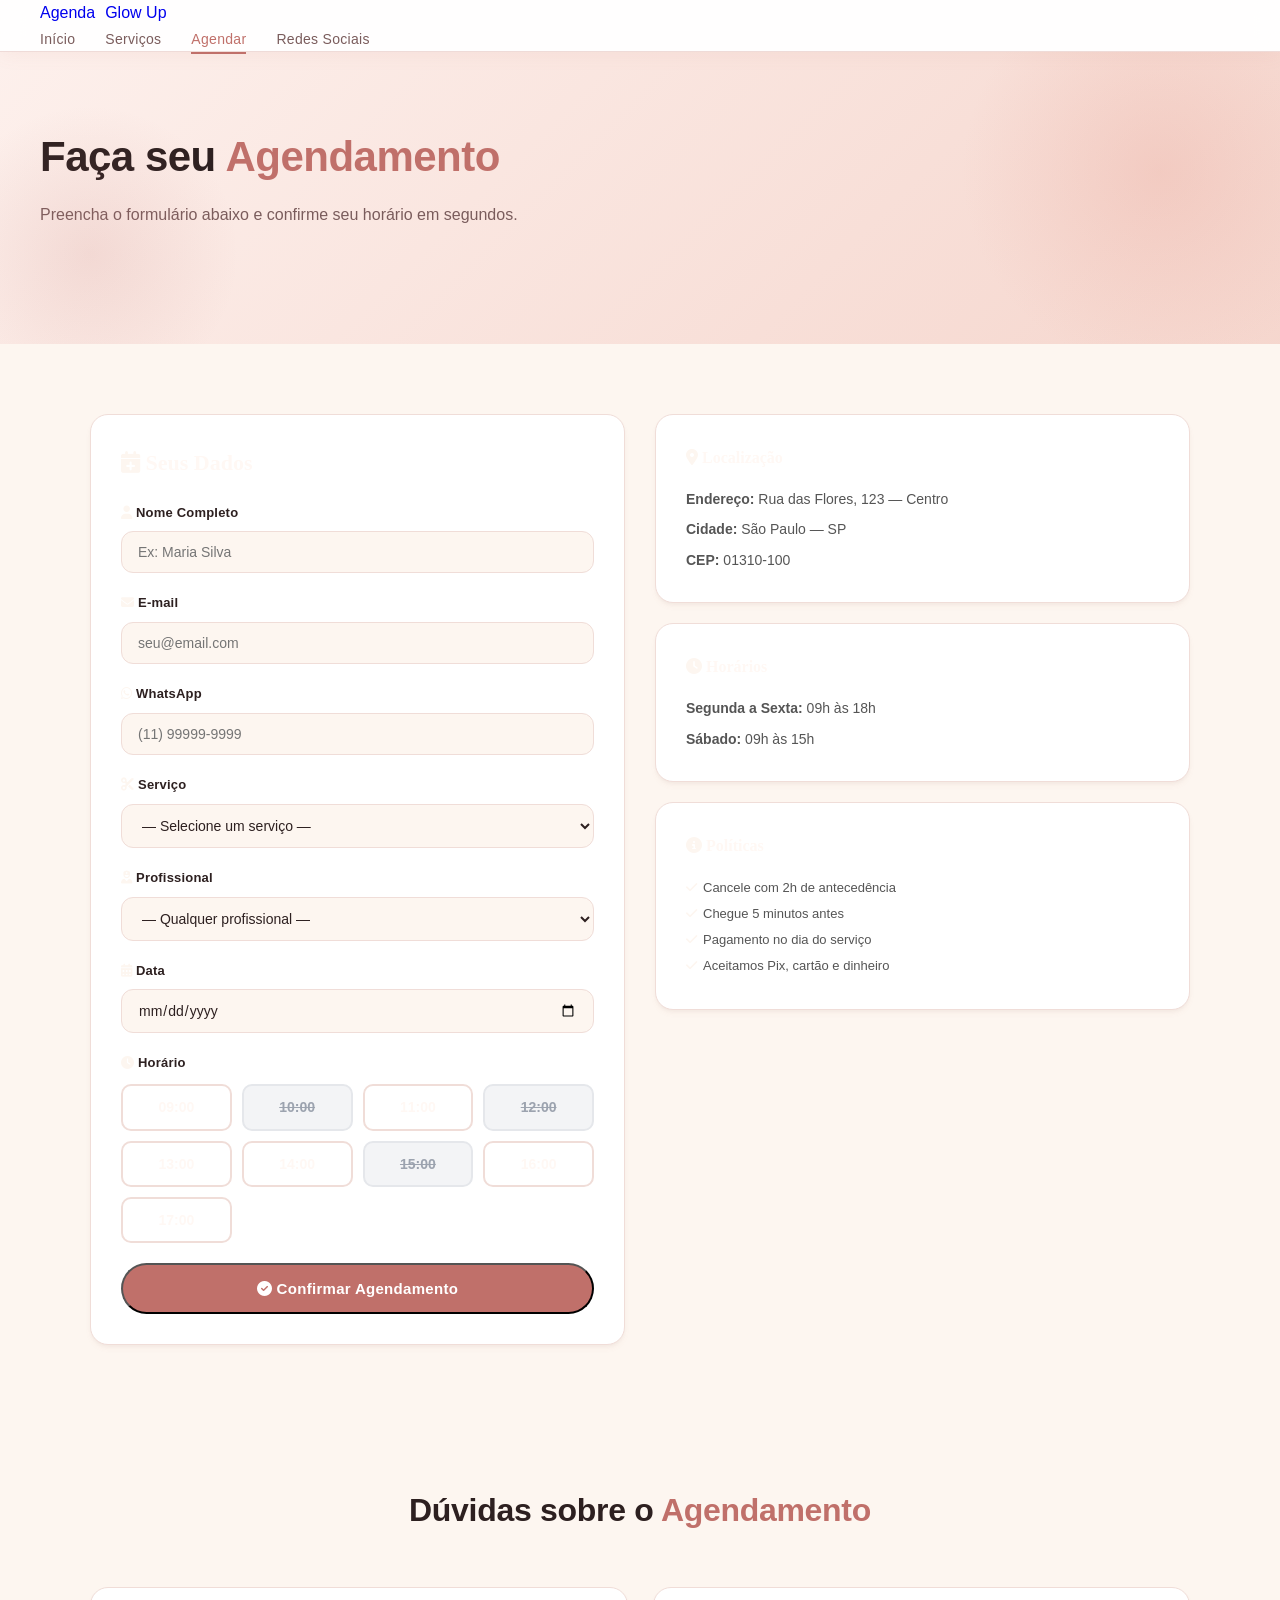
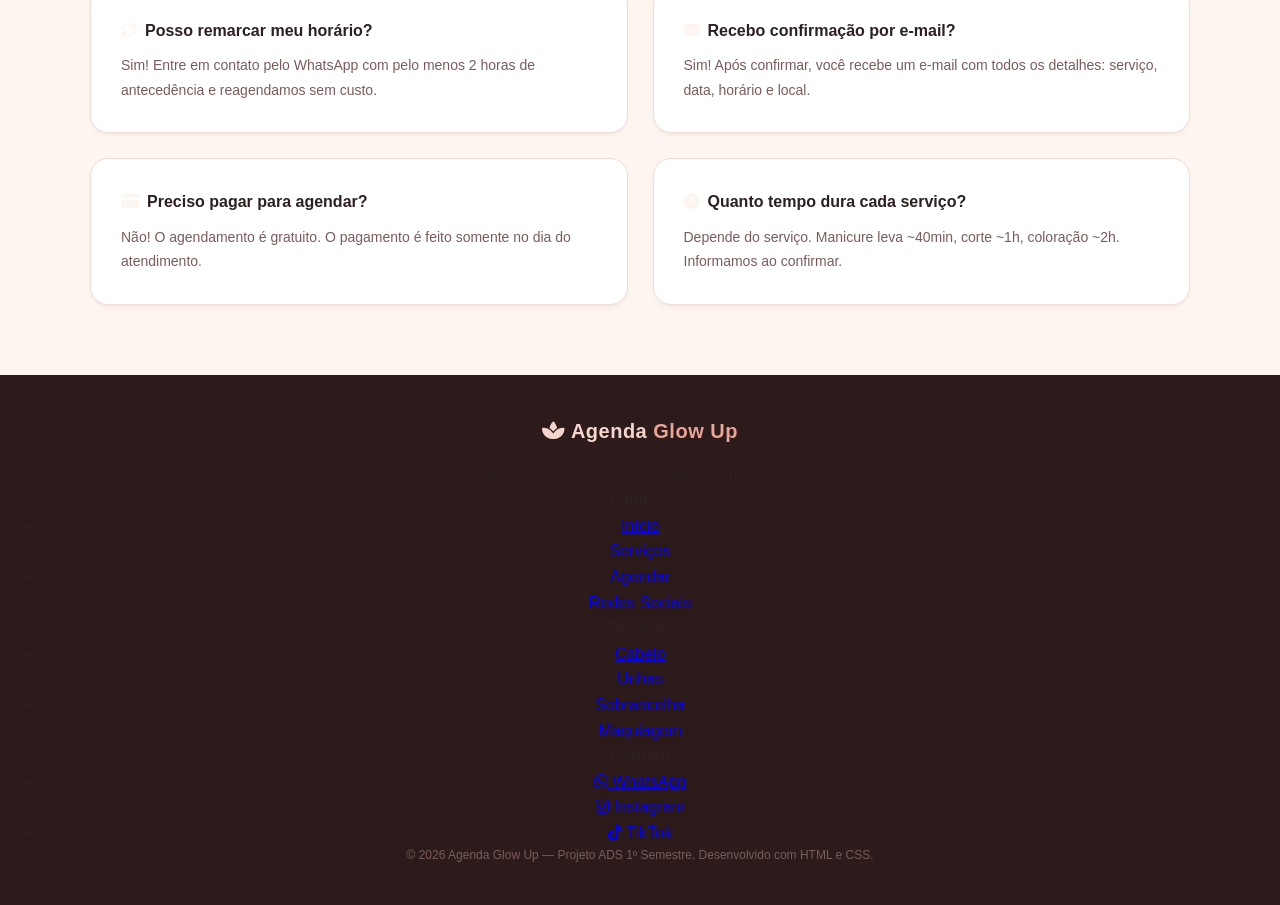
==== commit 67edd2cf: "Atualizar agendamento.html — versão final ADS" ====
--- a/agendamento.html
+++ b/agendamento.html
@@ -3,302 +3,483 @@
 <head>
     <meta charset="UTF-8">
     <meta name="viewport" content="width=device-width, initial-scale=1.0">
-    <title>Agendamento — BeautyBook</title>
-    <link href="https://fonts.googleapis.com/css2?family=Poppins:wght@300;400;500;600;700;800&display=swap" rel="stylesheet">
+    <title>Agendamento — Agenda Glow Up</title>
+    <link rel="stylesheet" href="css/style.css">
     <link rel="stylesheet" href="https://cdnjs.cloudflare.com/ajax/libs/font-awesome/6.5.0/css/all.min.css">
-    <link rel="stylesheet" href="css/style.css">
+    <style>
+        .horarios-grid {
+            display: grid;
+            grid-template-columns: repeat(4, 1fr);
+            gap: 10px;
+            margin-top: 10px;
+        }
+
+        .horario-btn {
+            padding: 10px;
+            border: 2px solid var(--cor-borda);
+            border-radius: 10px;
+            text-align: center;
+            font-size: 14px;
+            font-weight: 600;
+            cursor: pointer;
+            background: #fff;
+            color: var(--cor-secundaria);
+            transition: all 0.2s;
+        }
+
+        .horario-btn:hover {
+            border-color: var(--cor-primaria);
+            background: #fdf2f8;
+        }
+
+        .horario-btn.selecionado {
+            background: linear-gradient(135deg, var(--cor-primaria), #7c3aed);
+            color: #fff;
+            border-color: transparent;
+        }
+
+        .horario-btn.ocupado {
+            background: #f3f4f6;
+            color: #9ca3af;
+            cursor: not-allowed;
+            text-decoration: line-through;
+            border-color: #e5e7eb;
+        }
+
+        .confirmacao {
+            display: none;
+            background: linear-gradient(135deg, #fdf2f8, #f5f0ff);
+            border: 2px solid var(--cor-rosa);
+            border-radius: 20px;
+            padding: 40px;
+            text-align: center;
+            margin-top: 30px;
+        }
+
+        .confirmacao.visivel {
+            display: block;
+        }
+
+        .confirmacao-icone {
+            font-size: 60px;
+            color: var(--cor-primaria);
+            margin-bottom: 16px;
+        }
+
+        .confirmacao h2 {
+            font-family: 'Playfair Display', serif;
+            color: var(--cor-secundaria);
+            font-size: 26px;
+            margin-bottom: 10px;
+        }
+
+        .confirmacao-detalhes {
+            background: #fff;
+            border-radius: 14px;
+            padding: 24px;
+            margin: 20px auto;
+            max-width: 480px;
+            text-align: left;
+            box-shadow: 0 4px 20px rgba(157,23,77,0.08);
+        }
+
+        .detalhe-linha {
+            display: flex;
+            align-items: center;
+            gap: 12px;
+            padding: 10px 0;
+            border-bottom: 1px solid var(--cor-borda);
+            font-size: 14px;
+        }
+
+        .detalhe-linha:last-child {
+            border-bottom: none;
+        }
+
+        .detalhe-linha i {
+            color: var(--cor-primaria);
+            width: 20px;
+            text-align: center;
+        }
+
+        .detalhe-linha strong {
+            color: var(--cor-secundaria);
+            min-width: 100px;
+        }
+
+        .email-simulado {
+            background: #fff;
+            border: 1px solid var(--cor-borda);
+            border-radius: 14px;
+            padding: 24px;
+            margin: 20px auto;
+            max-width: 480px;
+            text-align: left;
+            font-size: 13px;
+        }
+
+        .email-header {
+            border-bottom: 1px solid var(--cor-borda);
+            padding-bottom: 12px;
+            margin-bottom: 14px;
+        }
+
+        .email-header p {
+            color: #666;
+            margin: 3px 0;
+        }
+
+        .email-header strong {
+            color: var(--cor-secundaria);
+        }
+
+        @media (max-width: 600px) {
+            .horarios-grid {
+                grid-template-columns: repeat(3, 1fr);
+            }
+        }
+    </style>
 </head>
 <body>
 
-    <!-- ===== CABEÇALHO ===== -->
+    <!-- CABEÇALHO -->
     <header>
-        <div class="header-container">
-            <a href="index.html" class="logo">
-                <div class="logo-icone-box">
-                    <i class="fa-solid fa-spa"></i>
-                </div>
-                <span class="logo-texto">Beauty<span>Book</span></span>
-            </a>
-            <nav>
+        <a href="index.html" class="logo">
+            <div class="logo-icone"><i class="fa-solid fa-spa"></i></div>
+            Agenda <span>Glow Up</span>
+        </a>
+        <nav>
+            <ul>
+                <li><a href="index.html">Início</a></li>
+                <li><a href="servicos.html">Serviços</a></li>
+                <li><a href="agendamento.html" class="ativo">Agendar</a></li>
+                <li><a href="redes.html">Redes Sociais</a></li>
+            </ul>
+        </nav>
+    </header>
+
+    <!-- HERO -->
+    <div class="hero">
+        <h1>Faça seu <span>Agendamento</span></h1>
+        <p>Preencha o formulário abaixo e confirme seu horário em segundos.</p>
+    </div>
+
+    <!-- FORMULÁRIO -->
+    <section>
+        <div class="container">
+            <div style="display:grid; grid-template-columns:1fr 1fr; gap:30px; align-items:start;">
+
+                <!-- FORMULÁRIO -->
+                <div class="card" id="form-area">
+                    <h2 style="font-family:'Playfair Display',serif; color:var(--cor-secundaria); margin-bottom:22px; font-size:22px;">
+                        <i class="fa-solid fa-calendar-plus" style="color:var(--cor-primaria);"></i> Seus Dados
+                    </h2>
+
+                    <div class="form-grupo">
+                        <label><i class="fa-solid fa-user" style="color:var(--cor-primaria);"></i> Nome Completo</label>
+                        <input type="text" id="nome" placeholder="Ex: Maria Silva">
+                    </div>
+
+                    <div class="form-grupo">
+                        <label><i class="fa-solid fa-envelope" style="color:var(--cor-primaria);"></i> E-mail</label>
+                        <input type="email" id="email" placeholder="seu@email.com">
+                    </div>
+
+                    <div class="form-grupo">
+                        <label><i class="fa-brands fa-whatsapp" style="color:var(--cor-primaria);"></i> WhatsApp</label>
+                        <input type="tel" id="telefone" placeholder="(11) 99999-9999">
+                    </div>
+
+                    <div class="form-grupo">
+                        <label><i class="fa-solid fa-scissors" style="color:var(--cor-primaria);"></i> Serviço</label>
+                        <select id="servico">
+                            <option value="">— Selecione um serviço —</option>
+                            <optgroup label="Cabelo">
+                                <option>Corte Feminino — R$ 60</option>
+                                <option>Coloração Completa — R$ 120</option>
+                                <option>Hidratação Profunda — R$ 80</option>
+                                <option>Escova Progressiva — R$ 50</option>
+                            </optgroup>
+                            <optgroup label="Unhas">
+                                <option>Manicure Completa — R$ 35</option>
+                                <option>Pedicure Completa — R$ 40</option>
+                                <option>Unhas em Gel — R$ 90</option>
+                                <option>Nail Art — R$ 60</option>
+                            </optgroup>
+                            <optgroup label="Sobrancelha">
+                                <option>Design de Sobrancelha — R$ 25</option>
+                                <option>Henna — R$ 35</option>
+                                <option>Laminação — R$ 70</option>
+                            </optgroup>
+                            <optgroup label="Maquiagem">
+                                <option>Maquiagem Social — R$ 100</option>
+                                <option>Maquiagem para Festa — R$ 120</option>
+                            </optgroup>
+                            <optgroup label="Estética Facial">
+                                <option>Limpeza de Pele — R$ 90</option>
+                                <option>Hidratação Facial — R$ 80</option>
+                            </optgroup>
+                        </select>
+                    </div>
+
+                    <div class="form-grupo">
+                        <label><i class="fa-solid fa-user-nurse" style="color:var(--cor-primaria);"></i> Profissional</label>
+                        <select id="profissional">
+                            <option value="">— Qualquer profissional —</option>
+                            <option>Ana Paula — Cabelo e Coloração</option>
+                            <option>Beatriz — Unhas e Nail Art</option>
+                            <option>Carla — Sobrancelha e Estética</option>
+                            <option>Daniela — Maquiagem e Depilação</option>
+                        </select>
+                    </div>
+
+                    <div class="form-grupo">
+                        <label><i class="fa-solid fa-calendar-days" style="color:var(--cor-primaria);"></i> Data</label>
+                        <input type="date" id="data">
+                    </div>
+
+                    <div class="form-grupo">
+                        <label><i class="fa-solid fa-clock" style="color:var(--cor-primaria);"></i> Horário</label>
+                        <div class="horarios-grid">
+                            <div class="horario-btn" onclick="selecionarHorario(this, '09:00')">09:00</div>
+                            <div class="horario-btn ocupado">10:00</div>
+                            <div class="horario-btn" onclick="selecionarHorario(this, '11:00')">11:00</div>
+                            <div class="horario-btn ocupado">12:00</div>
+                            <div class="horario-btn" onclick="selecionarHorario(this, '13:00')">13:00</div>
+                            <div class="horario-btn" onclick="selecionarHorario(this, '14:00')">14:00</div>
+                            <div class="horario-btn ocupado">15:00</div>
+                            <div class="horario-btn" onclick="selecionarHorario(this, '16:00')">16:00</div>
+                            <div class="horario-btn" onclick="selecionarHorario(this, '17:00')">17:00</div>
+                        </div>
+                        <input type="hidden" id="horario-selecionado">
+                    </div>
+
+                    <button onclick="confirmarAgendamento()" class="btn btn-primario" style="width:100%; font-size:15px; padding:15px;">
+                        <i class="fa-solid fa-circle-check"></i> Confirmar Agendamento
+                    </button>
+                </div>
+
+                <!-- INFORMAÇÕES DO SALÃO -->
+                <div>
+                    <div class="card" style="margin-bottom:20px;">
+                        <h3 style="color:var(--cor-secundaria); margin-bottom:16px; font-family:'Playfair Display',serif;">
+                            <i class="fa-solid fa-location-dot" style="color:var(--cor-primaria);"></i> Localização
+                        </h3>
+                        <p style="font-size:14px; color:#555; margin-bottom:6px;"><strong>Endereço:</strong> Rua das Flores, 123 — Centro</p>
+                        <p style="font-size:14px; color:#555; margin-bottom:6px;"><strong>Cidade:</strong> São Paulo — SP</p>
+                        <p style="font-size:14px; color:#555;"><strong>CEP:</strong> 01310-100</p>
+                    </div>
+
+                    <div class="card" style="margin-bottom:20px;">
+                        <h3 style="color:var(--cor-secundaria); margin-bottom:16px; font-family:'Playfair Display',serif;">
+                            <i class="fa-solid fa-clock" style="color:var(--cor-primaria);"></i> Horários
+                        </h3>
+                        <p style="font-size:14px; color:#555; margin-bottom:6px;"><strong>Segunda a Sexta:</strong> 09h às 18h</p>
+                        <p style="font-size:14px; color:#555;"><strong>Sábado:</strong> 09h às 15h</p>
+                    </div>
+
+                    <div class="card">
+                        <h3 style="color:var(--cor-secundaria); margin-bottom:16px; font-family:'Playfair Display',serif;">
+                            <i class="fa-solid fa-circle-info" style="color:var(--cor-primaria);"></i> Políticas
+                        </h3>
+                        <ul style="list-style:none; font-size:13px; color:#555; line-height:2;">
+                            <li><i class="fa-solid fa-check" style="color:var(--cor-primaria); margin-right:6px;"></i>Cancele com 2h de antecedência</li>
+                            <li><i class="fa-solid fa-check" style="color:var(--cor-primaria); margin-right:6px;"></i>Chegue 5 minutos antes</li>
+                            <li><i class="fa-solid fa-check" style="color:var(--cor-primaria); margin-right:6px;"></i>Pagamento no dia do serviço</li>
+                            <li><i class="fa-solid fa-check" style="color:var(--cor-primaria); margin-right:6px;"></i>Aceitamos Pix, cartão e dinheiro</li>
+                        </ul>
+                    </div>
+                </div>
+            </div>
+
+            <!-- CONFIRMAÇÃO -->
+            <div class="confirmacao" id="confirmacao">
+                <div class="confirmacao-icone"><i class="fa-solid fa-circle-check"></i></div>
+                <h2>Agendamento Confirmado! 🎉</h2>
+                <p style="color:var(--cor-texto-suave); margin-bottom:20px;">Seu horário foi reservado com sucesso. Veja os detalhes abaixo:</p>
+
+                <div class="confirmacao-detalhes">
+                    <div class="detalhe-linha">
+                        <i class="fa-solid fa-user"></i>
+                        <strong>Cliente:</strong>
+                        <span id="conf-nome">—</span>
+                    </div>
+                    <div class="detalhe-linha">
+                        <i class="fa-solid fa-scissors"></i>
+                        <strong>Serviço:</strong>
+                        <span id="conf-servico">—</span>
+                    </div>
+                    <div class="detalhe-linha">
+                        <i class="fa-solid fa-user-nurse"></i>
+                        <strong>Profissional:</strong>
+                        <span id="conf-profissional">—</span>
+                    </div>
+                    <div class="detalhe-linha">
+                        <i class="fa-solid fa-calendar-days"></i>
+                        <strong>Data:</strong>
+                        <span id="conf-data">—</span>
+                    </div>
+                    <div class="detalhe-linha">
+                        <i class="fa-solid fa-clock"></i>
+                        <strong>Horário:</strong>
+                        <span id="conf-horario">—</span>
+                    </div>
+                    <div class="detalhe-linha">
+                        <i class="fa-solid fa-location-dot"></i>
+                        <strong>Local:</strong>
+                        <span>Rua das Flores, 123 — Centro, São Paulo</span>
+                    </div>
+                </div>
+
+                <p style="font-size:13px; color:var(--cor-texto-suave); margin-bottom:16px;">
+                    <i class="fa-solid fa-envelope" style="color:var(--cor-primaria);"></i>
+                    Um e-mail de confirmação foi enviado para <strong id="conf-email">—</strong>
+                </p>
+
+                <div class="email-simulado">
+                    <div class="email-header">
+                        <p><strong>De:</strong> contato@agendaglowup.com.br</p>
+                        <p><strong>Para:</strong> <span id="email-para">—</span></p>
+                        <p><strong>Assunto:</strong> ✅ Confirmação de Agendamento — Agenda Glow Up</p>
+                    </div>
+                    <p>Olá, <strong id="email-nome">—</strong>! 💕</p>
+                    <br>
+                    <p>Seu agendamento foi confirmado com sucesso!</p>
+                    <br>
+                    <p>📋 <strong>Serviço:</strong> <span id="email-servico">—</span></p>
+                    <p>📅 <strong>Data:</strong> <span id="email-data">—</span></p>
+                    <p>⏰ <strong>Horário:</strong> <span id="email-horario">—</span></p>
+                    <p>📍 <strong>Local:</strong> Rua das Flores, 123 — Centro, São Paulo</p>
+                    <br>
+                    <p>Lembre-se de chegar 5 minutos antes. Em caso de imprevisto, cancele com 2h de antecedência pelo WhatsApp.</p>
+                    <br>
+                    <p>Até lá! ✨<br><strong>Equipe Agenda Glow Up</strong></p>
+                </div>
+
+                <a href="index.html" class="btn btn-primario" style="margin-top:20px;">
+                    <i class="fa-solid fa-house"></i> Voltar ao Início
+                </a>
+                <a href="redes.html" class="btn btn-rosa" style="margin-top:20px;">
+                    <i class="fa-solid fa-share-nodes"></i> Nossas Redes
+                </a>
+            </div>
+        </div>
+    </section>
+
+    <!-- FAQ -->
+    <section class="secao-rosa">
+        <div class="container">
+            <div class="titulo-secao">
+                <h2>Dúvidas sobre o <span>Agendamento</span></h2>
+            </div>
+            <div class="grid-2">
+                <div class="card faq-card">
+                    <h3><i class="fa-solid fa-rotate" style="color:var(--cor-primaria); margin-right:8px;"></i>Posso remarcar meu horário?</h3>
+                    <p>Sim! Entre em contato pelo WhatsApp com pelo menos 2 horas de antecedência e reagendamos sem custo.</p>
+                </div>
+                <div class="card faq-card">
+                    <h3><i class="fa-solid fa-envelope" style="color:var(--cor-primaria); margin-right:8px;"></i>Recebo confirmação por e-mail?</h3>
+                    <p>Sim! Após confirmar, você recebe um e-mail com todos os detalhes: serviço, data, horário e local.</p>
+                </div>
+                <div class="card faq-card">
+                    <h3><i class="fa-solid fa-credit-card" style="color:var(--cor-primaria); margin-right:8px;"></i>Preciso pagar para agendar?</h3>
+                    <p>Não! O agendamento é gratuito. O pagamento é feito somente no dia do atendimento.</p>
+                </div>
+                <div class="card faq-card">
+                    <h3><i class="fa-solid fa-clock" style="color:var(--cor-primaria); margin-right:8px;"></i>Quanto tempo dura cada serviço?</h3>
+                    <p>Depende do serviço. Manicure leva ~40min, corte ~1h, coloração ~2h. Informamos ao confirmar.</p>
+                </div>
+            </div>
+        </div>
+    </section>
+
+    <!-- RODAPÉ -->
+    <footer>
+        <div class="footer-grid">
+            <div>
+                <div class="footer-logo"><i class="fa-solid fa-spa" style="color:var(--cor-rosa);"></i> Agenda <span>Glow Up</span></div>
+                <p class="footer-desc">Beleza, cuidado e sofisticação em um só lugar.</p>
+            </div>
+            <div class="footer-col">
+                <h4>Páginas</h4>
                 <ul>
                     <li><a href="index.html">Início</a></li>
                     <li><a href="servicos.html">Serviços</a></li>
-                    <li><a href="agendamento.html" class="ativo">Agendar</a></li>
+                    <li><a href="agendamento.html">Agendar</a></li>
+                    <li><a href="redes.html">Redes Sociais</a></li>
                 </ul>
-            </nav>
+            </div>
+            <div class="footer-col">
+                <h4>Serviços</h4>
+                <ul>
+                    <li><a href="servicos.html">Cabelo</a></li>
+                    <li><a href="servicos.html">Unhas</a></li>
+                    <li><a href="servicos.html">Sobrancelha</a></li>
+                    <li><a href="servicos.html">Maquiagem</a></li>
+                </ul>
+            </div>
+            <div class="footer-col">
+                <h4>Contato</h4>
+                <ul>
+                    <li><a href="redes.html"><i class="fa-brands fa-whatsapp"></i> WhatsApp</a></li>
+                    <li><a href="redes.html"><i class="fa-brands fa-instagram"></i> Instagram</a></li>
+                    <li><a href="redes.html"><i class="fa-brands fa-tiktok"></i> TikTok</a></li>
+                </ul>
+            </div>
         </div>
-    </header>
-
-    <!-- ===== HERO DA PÁGINA ===== -->
-    <div class="page-hero">
-        <h1>Faça seu <span>Agendamento</span></h1>
-        <p>Preencha o formulário abaixo para simular um agendamento. Rápido e sem complicação.</p>
-    </div>
-
-    <!-- ===== FORMULÁRIO ===== -->
-    <section>
-        <div class="container">
-
-            <!-- Aviso informativo -->
-            <div style="background-color: #fff8f0; border: 2px solid var(--cor-destaque2); border-radius: 12px; padding: 18px 25px; margin-bottom: 40px; max-width: 700px; margin-left: auto; margin-right: auto; margin-bottom: 40px;">
-                <p style="color: var(--cor-texto-suave); font-size: 14px; text-align: center;">
-                    📌 <strong>Simulação de Agendamento</strong> — Este formulário demonstra como seria o processo real de agendamento online. Os campos são apenas ilustrativos para o projeto.
-                </p>
-            </div>
-
-            <div class="form-agendamento">
-                <h2>Novo Agendamento</h2>
-                <p class="subtitulo">Preencha os dados abaixo para confirmar seu horário</p>
-
-                <!-- Dados pessoais -->
-                <h3 style="font-size: 16px; color: var(--cor-destaque); margin-bottom: 20px; padding-bottom: 10px; border-bottom: 2px solid var(--cor-borda);">
-                    👤 Dados Pessoais
-                </h3>
-
-                <div class="form-linha">
-                    <div class="form-grupo">
-                        <label>Nome completo <span>*</span></label>
-                        <input type="text" placeholder="Ex: Ana Paula Silva">
-                    </div>
-                    <div class="form-grupo">
-                        <label>Telefone / WhatsApp <span>*</span></label>
-                        <input type="tel" placeholder="(11) 99999-9999">
-                    </div>
-                </div>
-
-                <div class="form-grupo">
-                    <label>E-mail</label>
-                    <input type="email" placeholder="seuemail@exemplo.com">
-                </div>
-
-                <!-- Serviço -->
-                <h3 style="font-size: 16px; color: var(--cor-destaque); margin: 30px 0 20px; padding-bottom: 10px; border-bottom: 2px solid var(--cor-borda);">
-                    💅 Serviço Desejado
-                </h3>
-
-                <div class="form-grupo">
-                    <label>Categoria do serviço <span>*</span></label>
-                    <select>
-                        <option value="">— Selecione uma categoria —</option>
-                        <option value="unhas">💅 Unhas (Manicure / Pedicure)</option>
-                        <option value="cabelo">✂️ Cabelo (Corte / Coloração / Tratamento)</option>
-                        <option value="sobrancelha">🪮 Sobrancelha / Cílios</option>
-                        <option value="estetica">🌸 Estética Facial</option>
-                        <option value="combo">✨ Combo / Pacote</option>
-                    </select>
-                </div>
-
-                <div class="form-grupo">
-                    <label>Serviço específico <span>*</span></label>
-                    <select>
-                        <option value="">— Selecione o serviço —</option>
-                        <optgroup label="Unhas">
-                            <option>Manicure — Esmaltação comum (R$ 30)</option>
-                            <option>Manicure — Esmaltação em gel (R$ 60)</option>
-                            <option>Pedicure simples (R$ 40)</option>
-                            <option>Combo Mãos + Pés simples (R$ 60)</option>
-                        </optgroup>
-                        <optgroup label="Cabelo">
-                            <option>Corte simples (R$ 50)</option>
-                            <option>Corte + escova (R$ 80)</option>
-                            <option>Coloração simples (R$ 120)</option>
-                            <option>Hidratação capilar (R$ 70)</option>
-                        </optgroup>
-                        <optgroup label="Sobrancelha">
-                            <option>Design com linha (R$ 25)</option>
-                            <option>Design com henna (R$ 45)</option>
-                            <option>Laminação de sobrancelha (R$ 80)</option>
-                        </optgroup>
-                        <optgroup label="Estética">
-                            <option>Limpeza de pele simples (R$ 80)</option>
-                            <option>Extensão de cílios fio a fio (R$ 180)</option>
-                            <option>Lifting de cílios (R$ 100)</option>
-                        </optgroup>
-                    </select>
-                </div>
-
-                <!-- Data e horário -->
-                <h3 style="font-size: 16px; color: var(--cor-destaque); margin: 30px 0 20px; padding-bottom: 10px; border-bottom: 2px solid var(--cor-borda);">
-                    📅 Data e Horário
-                </h3>
-
-                <div class="form-linha">
-                    <div class="form-grupo">
-                        <label>Data preferida <span>*</span></label>
-                        <input type="date">
-                    </div>
-                    <div class="form-grupo">
-                        <label>Horário preferido <span>*</span></label>
-                        <select>
-                            <option value="">— Selecione o horário —</option>
-                            <option>08:00</option>
-                            <option>08:30</option>
-                            <option>09:00</option>
-                            <option>09:30</option>
-                            <option>10:00</option>
-                            <option>10:30</option>
-                            <option>11:00</option>
-                            <option>11:30</option>
-                            <option>13:00</option>
-                            <option>13:30</option>
-                            <option>14:00</option>
-                            <option>14:30</option>
-                            <option>15:00</option>
-                            <option>15:30</option>
-                            <option>16:00</option>
-                            <option>16:30</option>
-                            <option>17:00</option>
-                            <option>17:30</option>
-                        </select>
-                    </div>
-                </div>
-
-                <!-- Observações -->
-                <div class="form-grupo">
-                    <label>Observações (opcional)</label>
-                    <textarea placeholder="Ex: Tenho alergia a determinados produtos, prefiro determinada profissional, etc."></textarea>
-                </div>
-
-                <!-- Como conheceu -->
-                <div class="form-grupo">
-                    <label>Como nos conheceu?</label>
-                    <select>
-                        <option value="">— Selecione —</option>
-                        <option>Indicação de amiga/familiar</option>
-                        <option>Instagram / Redes Sociais</option>
-                        <option>Google</option>
-                        <option>Já sou cliente</option>
-                        <option>Outro</option>
-                    </select>
-                </div>
-
-                <button type="submit" class="form-submit">
-                    ✅ Confirmar Agendamento
-                </button>
-            </div>
-
-            <!-- Confirmação visual (simulada) -->
-            <div class="confirmacao-box" style="max-width: 700px; margin: 0 auto; margin-top: 30px;">
-                <span class="check">🎉</span>
-                <h3>Agendamento Simulado com Sucesso!</h3>
-                <p>Em um sistema real, você receberia uma confirmação por WhatsApp ou e-mail com todos os detalhes do seu agendamento. O salão entraria em contato para confirmar a disponibilidade.</p>
-            </div>
-
-        </div>
-    </section>
-
-    <!-- ===== INFORMAÇÕES DO SALÃO ===== -->
-    <section style="background-color: var(--cor-secundaria);">
-        <div class="container">
-            <div class="titulo-secao">
-                <h2>Informações <span>Importantes</span></h2>
-                <div class="linha-divisoria"></div>
-            </div>
-
-            <div class="grid-3">
-                <div class="card centralizado">
-                    <div class="card-icone">🕐</div>
-                    <h3>Horário de Funcionamento</h3>
-                    <p>Segunda a Sexta: 8h às 18h<br>Sábado: 8h às 17h<br>Domingo: Fechado</p>
-                </div>
-                <div class="card centralizado">
-                    <div class="card-icone">📍</div>
-                    <h3>Localização</h3>
-                    <p>Rua das Flores, 123<br>Centro — São Paulo, SP<br>CEP: 01000-000</p>
-                </div>
-                <div class="card centralizado">
-                    <div class="card-icone">📱</div>
-                    <h3>Contato</h3>
-                    <p>WhatsApp: (11) 99999-9999<br>E-mail: contato@beautybook.com<br>Instagram: @beautybook</p>
-                </div>
-            </div>
-        </div>
-    </section>
-
-    <!-- ===== POLÍTICAS ===== -->
-    <section>
-        <div class="container">
-            <div class="titulo-secao">
-                <h2>Políticas de <span>Agendamento</span></h2>
-                <div class="linha-divisoria"></div>
-            </div>
-
-            <div class="grid-2">
-                <div class="card">
-                    <div class="card-icone">⏰</div>
-                    <h3>Cancelamento</h3>
-                    <p>Cancelamentos devem ser feitos com pelo menos <strong>2 horas de antecedência</strong>. Após esse prazo, pode ser cobrada uma taxa de 30% do valor do serviço.</p>
-                </div>
-                <div class="card">
-                    <div class="card-icone">🕐</div>
-                    <h3>Atraso</h3>
-                    <p>Toleramos até <strong>10 minutos de atraso</strong>. Após esse tempo, o horário pode ser realocado para outra cliente, dependendo da agenda do dia.</p>
-                </div>
-                <div class="card">
-                    <div class="card-icone">💳</div>
-                    <h3>Formas de Pagamento</h3>
-                    <p>Aceitamos <strong>Pix, dinheiro, cartão de débito e crédito</strong> (parcelamento em até 3x sem juros para serviços acima de R$ 100).</p>
-                </div>
-                <div class="card">
-                    <div class="card-icone">🔄</div>
-                    <h3>Reagendamento</h3>
-                    <p>Reagendamentos são permitidos <strong>até 24 horas antes</strong> do horário marcado, sem nenhuma taxa adicional.</p>
-                </div>
-            </div>
-
-            <div class="centralizado margem-topo">
-                <a href="servicos.html" class="btn btn-secundario">Ver Todos os Serviços</a>
-            </div>
-        </div>
-    </section>
-
-    <!-- ===== PERGUNTAS FREQUENTES ===== -->
-    <section style="background-color: var(--cor-secundaria);">
-        <div class="container">
-            <div class="titulo-secao">
-                <h2>Perguntas <span>Frequentes</span></h2>
-                <div class="linha-divisoria"></div>
-                <p>Dúvidas sobre o agendamento? Veja as respostas abaixo.</p>
-            </div>
-
-            <div class="grid-2">
-
-                <div class="card">
-                    <h3>📱 Posso agendar pelo celular?</h3>
-                    <p>Sim! O site funciona perfeitamente no celular. Basta acessar pelo navegador do seu smartphone e preencher o formulário de agendamento normalmente.</p>
-                </div>
-
-                <div class="card">
-                    <h3>🔄 Posso remarcar meu horário?</h3>
-                    <p>Sim! Remarcações são permitidas com até 24 horas de antecedência, sem nenhuma taxa adicional. Entre em contato pelo WhatsApp: (11) 99999-9999.</p>
-                </div>
-
-                <div class="card">
-                    <h3>✅ Como sei que meu agendamento foi confirmado?</h3>
-                    <p>Após enviar o formulário, você recebe um resumo visual na tela com todos os detalhes. Em um sistema real, a confirmação seria enviada por WhatsApp ou e-mail.</p>
-                </div>
-
-                <div class="card">
-                    <h3>👥 Posso agendar para mais de uma pessoa?</h3>
-                    <p>Sim! Para grupos ou pacotes em conjunto (como mãe e filha), entre em contato diretamente pelo WhatsApp para verificarmos a disponibilidade e montar o melhor horário.</p>
-                </div>
-
-            </div>
-        </div>
-    </section>
-
-    <!-- ===== RODAPÉ ===== -->
-    <footer>
-        <div class="footer-container">
-            <div class="footer-logo">Beauty<span>Book</span></div>
-            <div class="footer-links">
-                <a href="index.html">Início</a>
-                <a href="servicos.html">Serviços</a>
-                <a href="agendamento.html">Agendar</a>
-            </div>
-            <p class="footer-copy">© 2026 BeautyBook — Projeto ADS 1º Semestre. Desenvolvido com HTML e CSS.</p>
-        </div>
+        <p class="footer-copy">© 2026 Agenda Glow Up — Projeto ADS 1º Semestre. Desenvolvido com HTML e CSS.</p>
     </footer>
+
+    <script>
+        var horarioEscolhido = '';
+
+        function selecionarHorario(el, hora) {
+            document.querySelectorAll('.horario-btn:not(.ocupado)').forEach(function(b) {
+                b.classList.remove('selecionado');
+            });
+            el.classList.add('selecionado');
+            horarioEscolhido = hora;
+            document.getElementById('horario-selecionado').value = hora;
+        }
+
+        function confirmarAgendamento() {
+            var nome = document.getElementById('nome').value.trim();
+            var email = document.getElementById('email').value.trim();
+            var servico = document.getElementById('servico').value;
+            var profissional = document.getElementById('profissional').value || 'Qualquer profissional disponível';
+            var data = document.getElementById('data').value;
+
+            if (!nome || !email || !servico || !data || !horarioEscolhido) {
+                alert('Por favor, preencha todos os campos e selecione um horário!');
+                return;
+            }
+
+            // Formatar data
+            var partes = data.split('-');
+            var dataFormatada = partes[2] + '/' + partes[1] + '/' + partes[0];
+
+            // Preencher confirmação
+            document.getElementById('conf-nome').textContent = nome;
+            document.getElementById('conf-servico').textContent = servico;
+            document.getElementById('conf-profissional').textContent = profissional;
+            document.getElementById('conf-data').textContent = dataFormatada;
+            document.getElementById('conf-horario').textContent = horarioEscolhido;
+            document.getElementById('conf-email').textContent = email;
+
+            // Preencher e-mail simulado
+            document.getElementById('email-para').textContent = email;
+            document.getElementById('email-nome').textContent = nome;
+            document.getElementById('email-servico').textContent = servico;
+            document.getElementById('email-data').textContent = dataFormatada;
+            document.getElementById('email-horario').textContent = horarioEscolhido;
+
+            // Mostrar confirmação
+            document.getElementById('form-area').style.display = 'none';
+            var conf = document.getElementById('confirmacao');
+            conf.classList.add('visivel');
+            conf.scrollIntoView({ behavior: 'smooth' });
+        }
+    </script>
 
 </body>
 </html>
